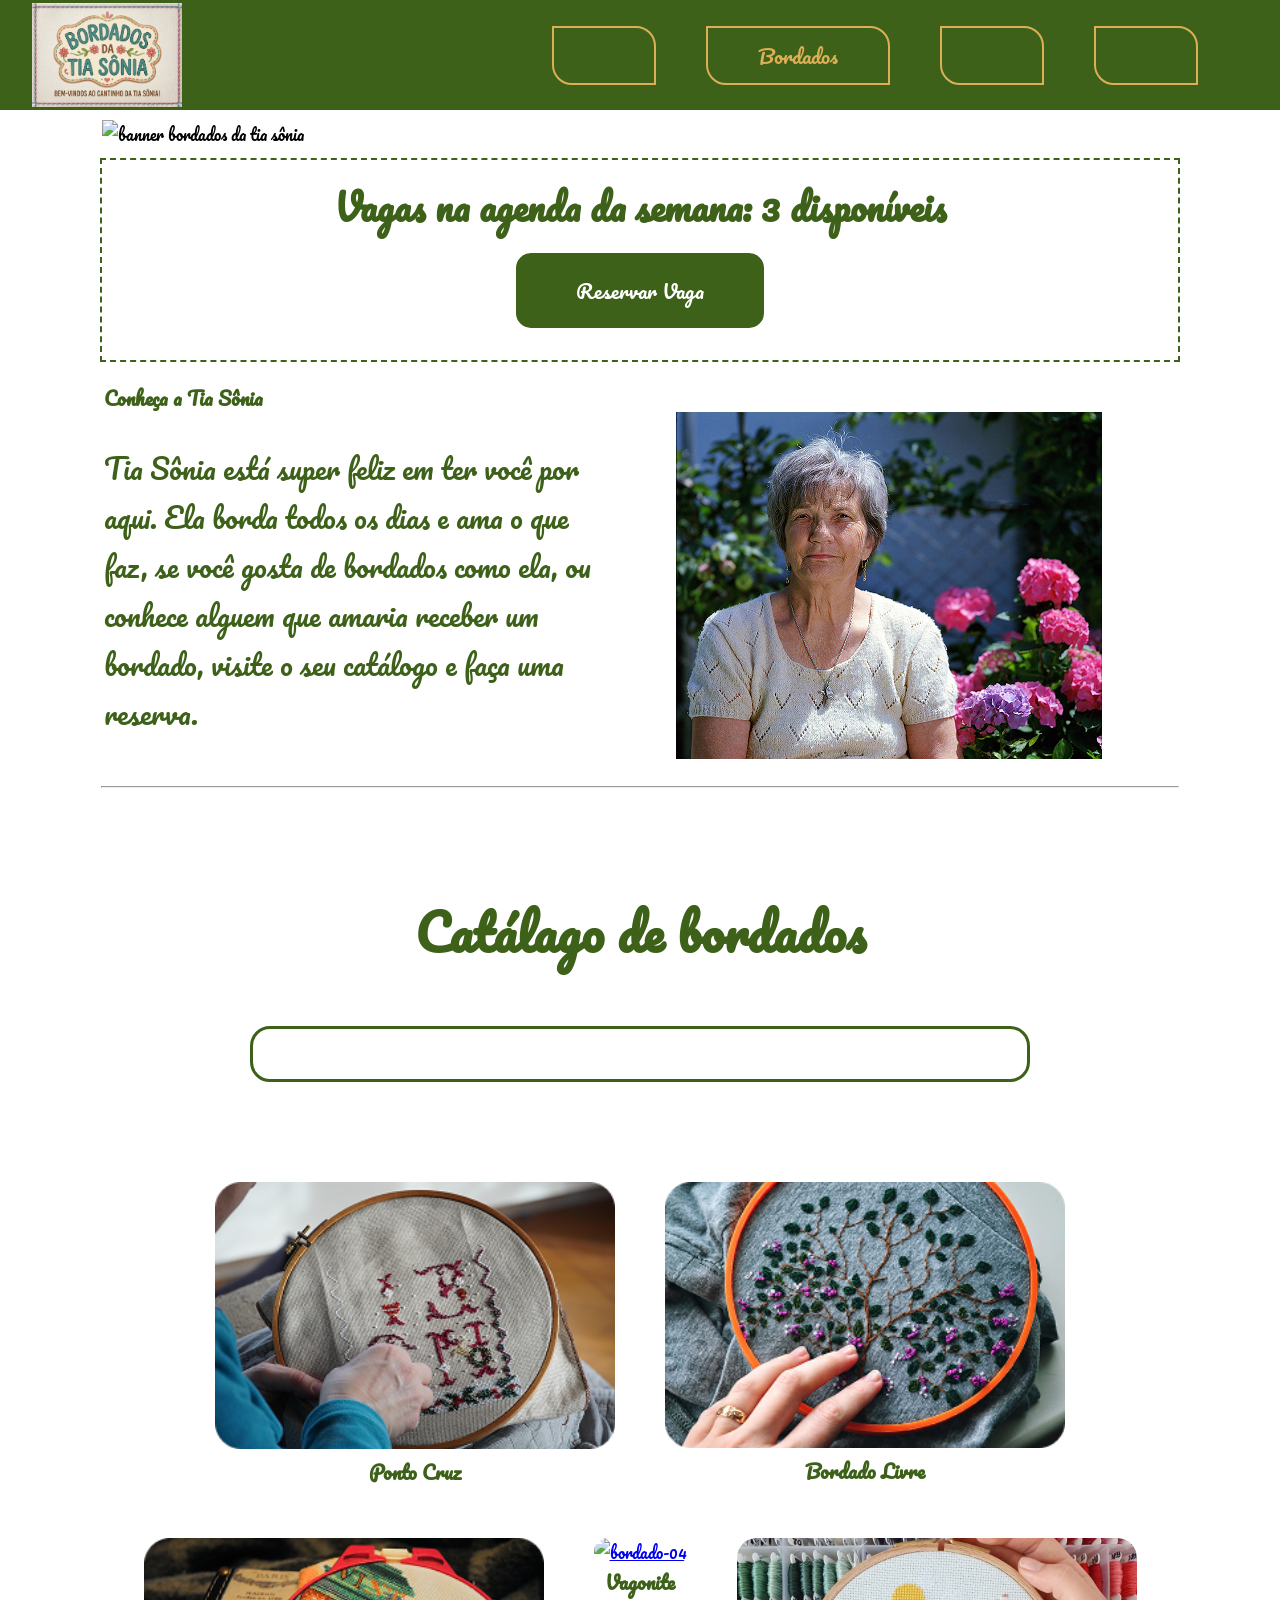
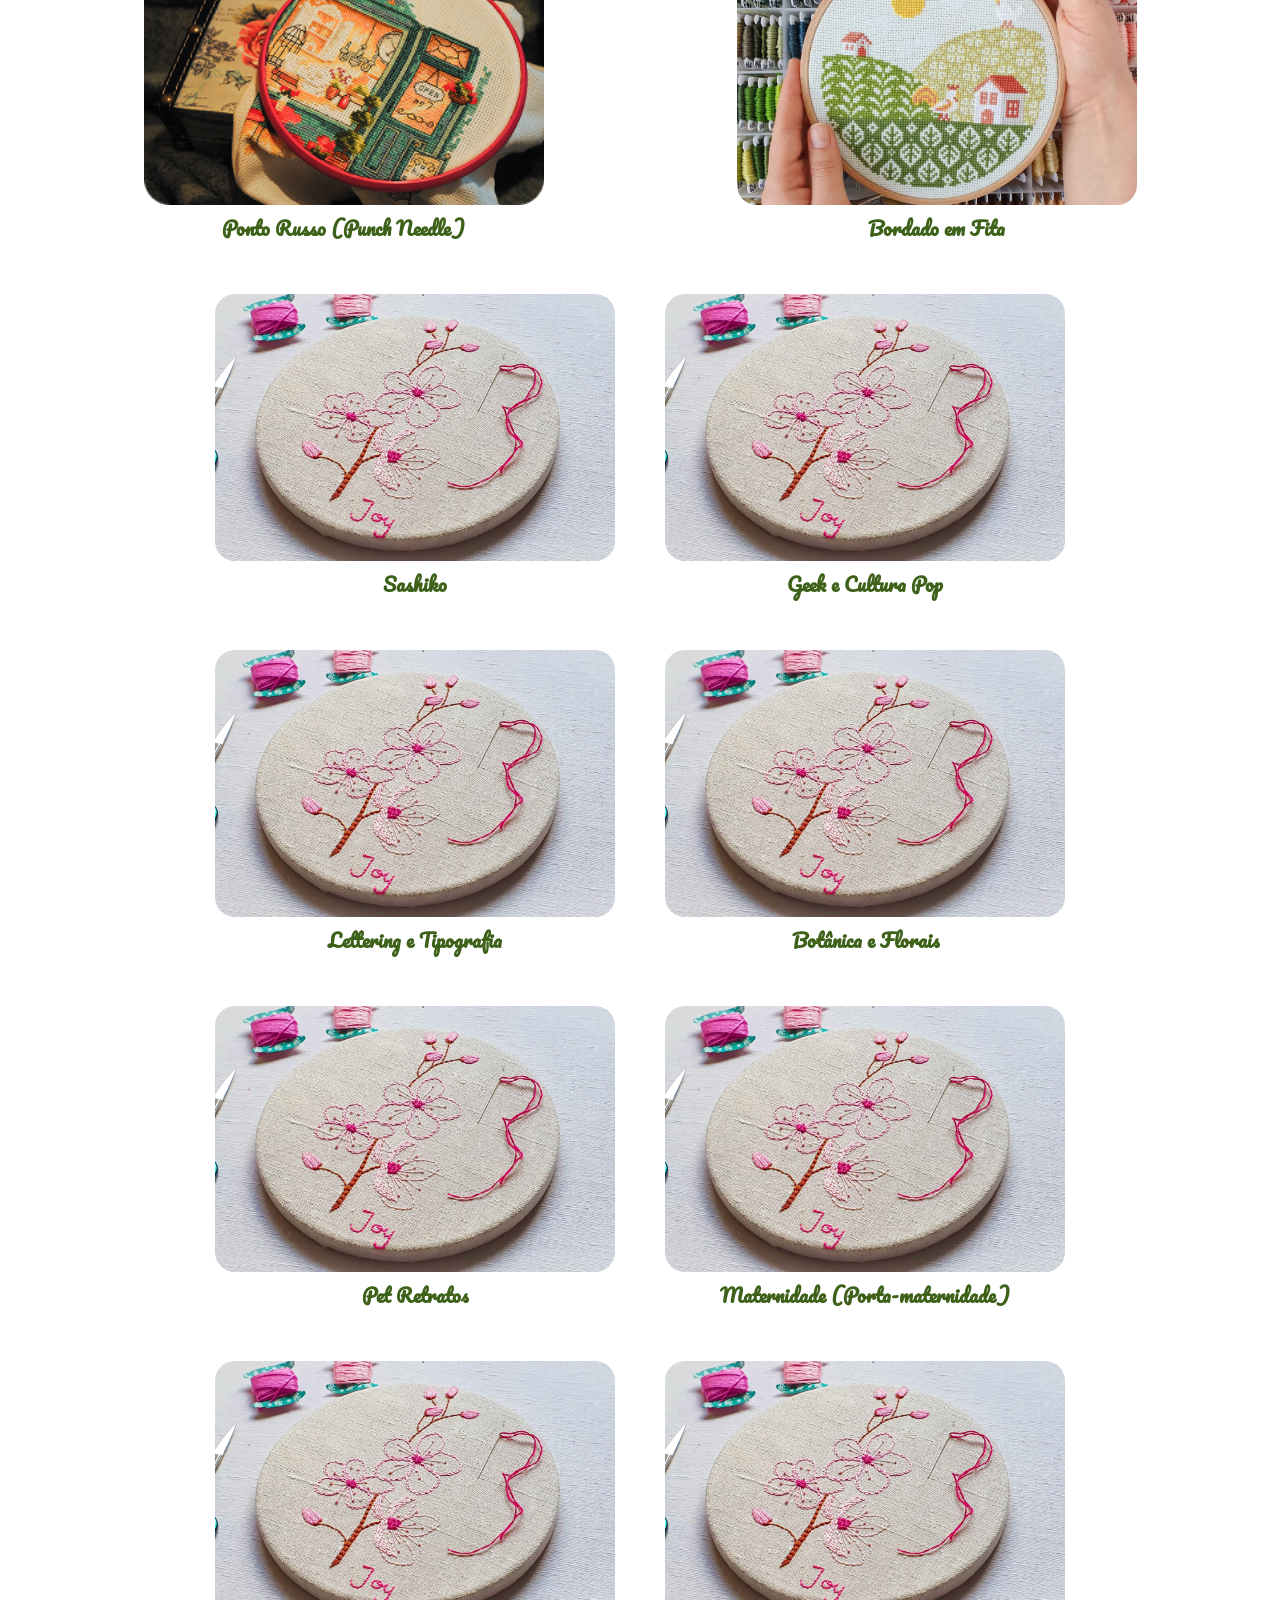
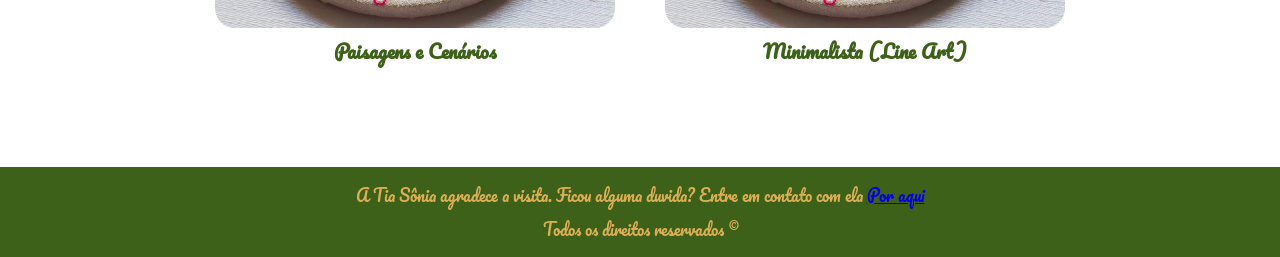
==== index.html @ 42a48d6c "13/05" ====
<!DOCTYPE html>
<html lang="pt-br">

<head>
    <meta charset="UTF-8">
    <meta name="viewport" content="width=device-width, initial-scale=1.0">
    <link rel="stylesheet" href="css/style.css">
    <link rel="stylesheet" href="https://cdnjs.cloudflare.com/ajax/libs/font-awesome/7.0.1/css/all.min.css"
        integrity="sha512-2SwdPD6INVrV/lHTZbO2nodKhrnDdJK9/kg2XD1r9uGqPo1cUbujc+IYdlYdEErWNu69gVcYgdxlmVmzTWnetw=="
        crossorigin="anonymous" referrerpolicy="no-referrer" />

    <title>Bordados da tia Sônia</title>
</head>

<body>
    <header>
        <nav class="area-de-navegacao">
            <img class="logo" src="img/logo-tia-sonia.png" alt="Logo do site" width="150px">
            <ul>

                <li><a class="icones" href="#home"><i class="fa-solid fa-house-chimney"></i></a></li>
                <li><a class="icones" href="#bordados">Bordados</i></a></li>
                <li><a class="icones" href="#"><i class="fa-solid fa-cart-arrow-down"></i></a></li>
                <li><a class="icones" href="login.html"><i class="fa-regular fa-circle-user"></i></a></li>

            </ul>
        </nav>
    </header>
    <main>
        <article class="area-banner" id="home">
            <section id="banner">
                <img src="img/banner 2.png" alt="banner bordados da tia sônia" id="banner__image">
            </section>
            <section id="reservas">
                <h2 id="reservas__titulo">Vagas na agenda da semana: 3 disponíveis</h2>
                <button id="reservas__botao">Reservar Vaga</button>
            </section>
        </article>
        <article class="area-sobre">
            <section class="sobre">
                <h1 class="sobre__titulo">Conheça a Tia Sônia</h1>
                <p class="sobre__texto">Tia Sônia está super feliz em ter você por aqui. Ela borda todos os dias e ama o
                    que faz, se você gosta de bordados como ela, ou conhece alguem que amaria receber um bordado, visite
                    o seu catálogo e faça uma reserva.</p>
            </section>
            <section class="sobre">
                <img class="sobre__foto" src="img/tia-sonia.png" alt="Mulher com cabelos grisalhos em jardim de rosas">

            </section>
        </article>
        <hr class="linha">
        <article class="area-busca" id="bordados">
            <h2 class="catalogo-titulo">Catálago de bordados</h2>
            <!--Formulário de Busca-->
            <section>
                <form class="busca">
                    <input type="text" class="busca__campo">
                    <button class="busca__botao" type="submit">
                        <i class="fa-solid fa-magnifying-glass"></i>
                    </button>
                </form>
            </section>
            <!--Formulário de Busca-->
        </article>
        <article class="catalogo">
            <section class="bordados">
                <a href="#"><img src="img/bordado-01.png" alt="bordado-01"></a>

                <h3>Ponto Cruz</h3>

            </section>
            <section class="bordados">
                <a href="#"><img src="img/bordado-02.png" alt="bordado-02"></a>

                <h3>Bordado Livre</h3>

            </section>
            <section class="bordados">
                <a href="#"><img src="img/bordado-03.png" alt="bordado-03"></a>

                <h3>Ponto Russo (Punch Needle)</h3>

            </section>
            <section class="bordados">
                <a href="#"><img src="img/bordado-04.jpg" alt="bordado-04"></a>

                <h3>Vagonite</h3>

            </section>
            <section class="bordados">
                <a href="#"><img src="img/bordado-05.jpg" alt="bordado-05"></a>

                <h3>Bordado em Fita</h3>

            </section>
            <section class="bordados">
                <a href="#"><img src="img/bordados-06.jpg" alt="bordado-06"></a>

                <h3>Sashiko</h3>

            </section>
            <section class="bordados">
                <a href="#"><img src="img/bordados-06.jpg" alt="bordado-06"></a>

                <h3>Geek e Cultura Pop</h3>

            </section>
            <section class="bordados">
                <a href="#"><img src="img/bordados-06.jpg" alt="bordado-06"></a>

                <h3>Lettering e Tipografia</h3>

            </section>
            <section class="bordados">
                <a href="#"><img src="img/bordados-06.jpg" alt="bordado-06"></a>

                <h3>Botânica e Florais</h3>

            </section>
            <section class="bordados">
                <a href="#"><img src="img/bordados-06.jpg" alt="bordado-06"></a>

                <h3>Pet Retratos</h3>

            </section>
            <section class="bordados">
                <a href="#"><img src="img/bordados-06.jpg" alt="bordado-06"></a>

                <h3>Maternidade (Porta-maternidade)</h3>

            </section>
            <section class="bordados">
                <a href="#"><img src="img/bordados-06.jpg" alt="bordado-06"></a>

                <h3>Paisagens e Cenários</h3>

            </section>
            <section class="bordados">
                <a href="#"><img src="img/bordados-06.jpg" alt="bordado-06"></a>

                <h3>Minimalista (Line Art)</h3>

            </section>
        </article>
    </main>

    <footer class="rodape">
        <nav class="nav-rodape">
            <p>
                A Tia Sônia agradece a visita. Ficou alguma duvida? Entre em contato com ela <a
                    href="https://w.app/bordados-tia-sonia" target="_blank">Por aqui</a>
            </p>
            <p>
                Todos os direitos reservados ©
            </p>
        </nav>
    </footer>


<script src="js/busca.js"></script>
</body>

</html>
---- css/style.css ----
@import url('https://fonts.googleapis.com/css2?family=Bebas+Neue&family=Pacifico&display=swap');

:root {
    --cor-principal: #3d6119;
    /*#3B929C*/
    --cor-secundario: #dcaf56;
    /*#FFFFFF*/
    --cor-botao: #873036;
    /*E78887*/
    --largura-principal: 84vw;
    --largura-celula: 100vw;
}

* {
    margin: 0;
    padding: 0;
    font-family: "Pacifico", cursive;
}

.acesso-negado{
    background-color: red;
}

#home {
    scroll-margin-top: 110px;
}

#bordados {
    scroll-margin-top: 110px;
}

header {
    background-color: var(--cor-principal);
    width: 100%;
    height: 110px;
    position: fixed;
    top: 0;
}


.area-de-navegacao {

    display: flex;
    justify-content: space-between;
    align-items: center;
    height: 110px;
    width: 95%;
    margin: auto;
}

ul {
    display: flex;
    gap: 50px;
    list-style: none;
    margin-right: 50px;
}

.icones {
    text-decoration: none;
    color: var(--cor-secundario);
    font-size: 20px;
    font-weight: 400;
    font-style: normal;
    border: 2px var(--cor-secundario) solid;
    padding: 10px;
    border-radius: 0px 20px;
    padding: 10px 50px;
}

.icones:hover {
    background-color: var(--cor-botao);
    color: var(--cor-secundario);
}

.icones:focus {
    background-color: var(--cor-botao);
    color: var(--cor-secundario);
}


main {
    margin-top: 110px;
}

#banner {
    width: var(--largura-principal);

}

#banner__image {
    width: var(--largura-principal);
    margin-top: 10px;
}

#reservas {
    width: var(--largura-principal);
    height: 200px;
    border: 2px dashed var(--cor-principal);
    color: var(--cor-principal);
    text-align: center;
    font-size: 24px;
    margin-top: 10px;
}


#reservas__botao {
    padding: 20px 60px;
    color: white;
    font-size: 20px;
    background-color: var(--cor-principal);
    border: none;
    border-radius: 15px;
    margin-top: 15px;

}

#reservas__botao:hover {
    background-color: var(--cor-botao);
    color: var(--cor-secundario);
}

.area-banner {
    display: flex;
    flex-direction: column;
    align-items: center;
}

#reservas__titulo {
    margin-top: 15px;
}

.area-sobre {
    display: flex;
    width: var(--largura-principal);
    margin: 20px auto;
    gap: 70px;
    justify-content: space-around;
}

.sobre {
    color: var(--cor-principal);
    width: 500px;
}

.sobre__texto {
    font-size: 28px;
    margin-top: 30px;
}

.sobre__foto {
    margin-top: 30px;
}

#roda__pe {
    background-color: var(--cor-principal);
    color: var(--cor-secundario);
    width: 100%;
    height: 50px;
    margin-bottom: 25px;
    margin-top: 15px;
}

#texto__rodape {
    margin: auto;
    font-size: 20px;
}

.area-busca {
    margin-top: 100px;
    display: flex;
    flex-direction: column;
    align-items: center;
}

.catalogo-titulo {
    font-size: 50px;
    color: var(--cor-principal);
    margin-bottom: 50px;
}

.busca {
    display: flex;
    width: 764px;
    height: 40px;
    border: 3px solid var(--cor-principal);
    border-radius: 20px;
    padding: 5px;
}

.busca__campo {
    flex: 1;
    border: none;
    outline: none;
    font-size: 20px;
}

.busca__botao {
    font-size: 25px;
    border: none;
    background: none;
    color: var(--cor-principal);
    margin-top: -3px;
}

.catalogo-titulo {
    font-size: 50px;
    color: var(--cor-principal);
    margin-bottom: 50px;
}

.catalogo {
    margin: 100px auto;
    width: var(--largura-principal);
    display: flex;
    justify-content: center;
    flex-wrap: wrap;
    gap: 50px;
}

.bordados>a>img {
    width: 400px;
    border-radius: 20px;
}

.bordados {
    text-align: center;
}

.linha {
    width: var(--largura-principal);
    margin: auto;

}

h3 {
    color: var(--cor-principal);
}
.rodape{
    width: 100vw;
    height: 10vh;
    background-color: var(--cor-principal);
    color: var(--cor-secundario);
    display: flex;
    justify-content: center;
    align-items: center;
    text-align: center;    
}
.nav-rodape p {
    margin: 0.5vw;
    

}

@media(max-width:430px) {
    header {
        width: var(--largura-celula);
        height: 10vh;
        position: fixed;
    }

    .area-de-navegacao {
        width: var(--largura-celula);
        height: 10vh;
        justify-content: center;
    }
 
    .logo {
        display: none;
    }

    ul {
        gap: 10px;
        justify-content: space-around;
    }

    .icones {
        font-size: 25px;
        border: none;
        padding: 20px;
    }

    .icones:hover,
    .icones:focus {
        display: none;
        color: none;
    }

    #banner {
        width: var(--largura-celula);
    }

    #banner__image {
        width: var(--largura-celula);
    }

    #reservas {
        width: 390px;
        border-width: 2px;
    }

    #reservas__titulo {
        font-size: 30px;
    }

    #reservas__botao {
        padding: 15px 20px;
        font-size: 20px;
        border-radius: 8px;
    }

    .area-sobre {
        flex-direction: column;
        width: var(--largura-celula);
        gap: 0;
    }

    .sobre {
        width: var(--largura-celula);
        display: flex;
        flex-direction: column;
        align-items: center;
    }

    .sobre__titulo {
        font-size: 22px;
    }

    .sobre__texto {
        font-size: 20px;
    }

    .sobre__foto {
        width: 400px;
        border-radius: 100px;
    }

    .linha {
        width: 400px;
    }

    .area-busca {
        width: var(--largura-celula);
    }

    .busca {
        width: 350px;
    }
    .catalogo-titulo {
        font-size: 35px;
    }

    .catalogo {
        width: var(--largura-celula);
        align-content: space-evenly;
        height: 64vh;
        gap: 2.3vw;
    }

    .bordados>a>img {
        width: 200px;
    }
    #texto__rodape{
     text-align: center;
    font-size: 15px;

    }
}
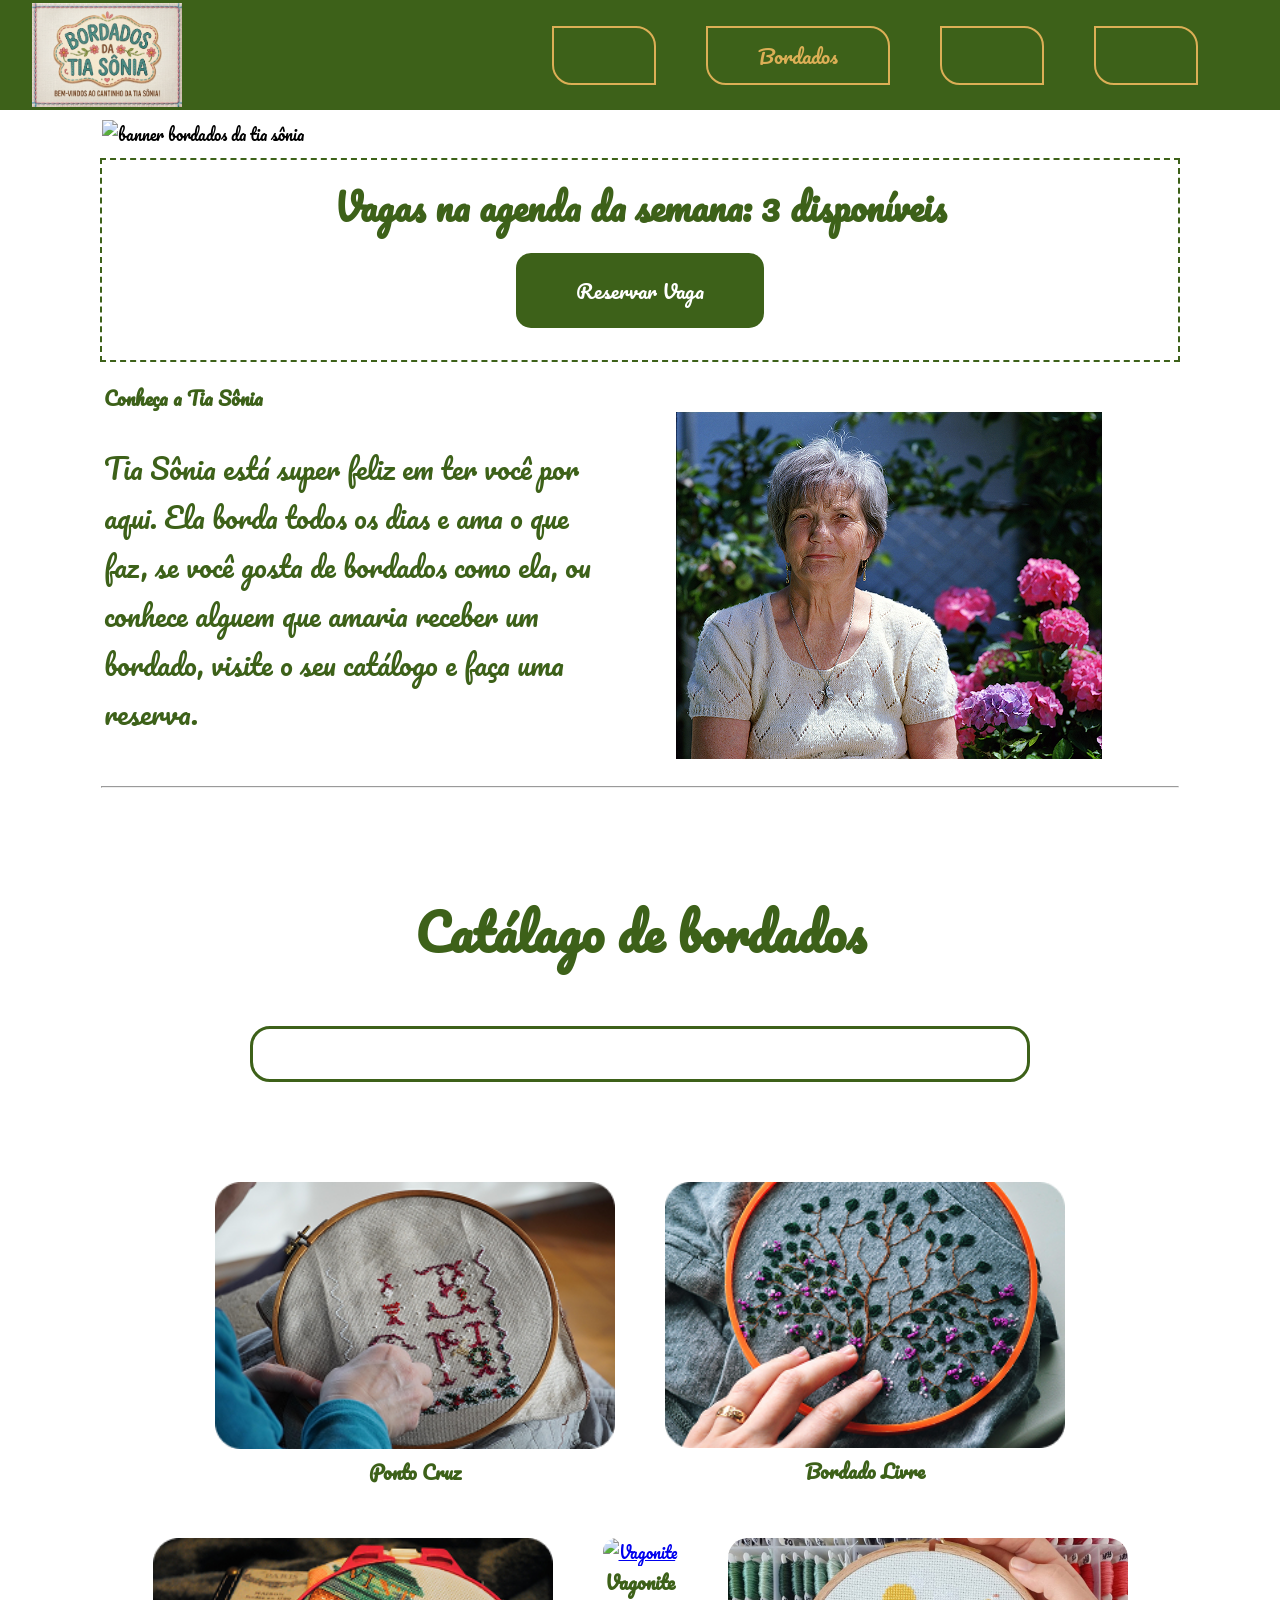
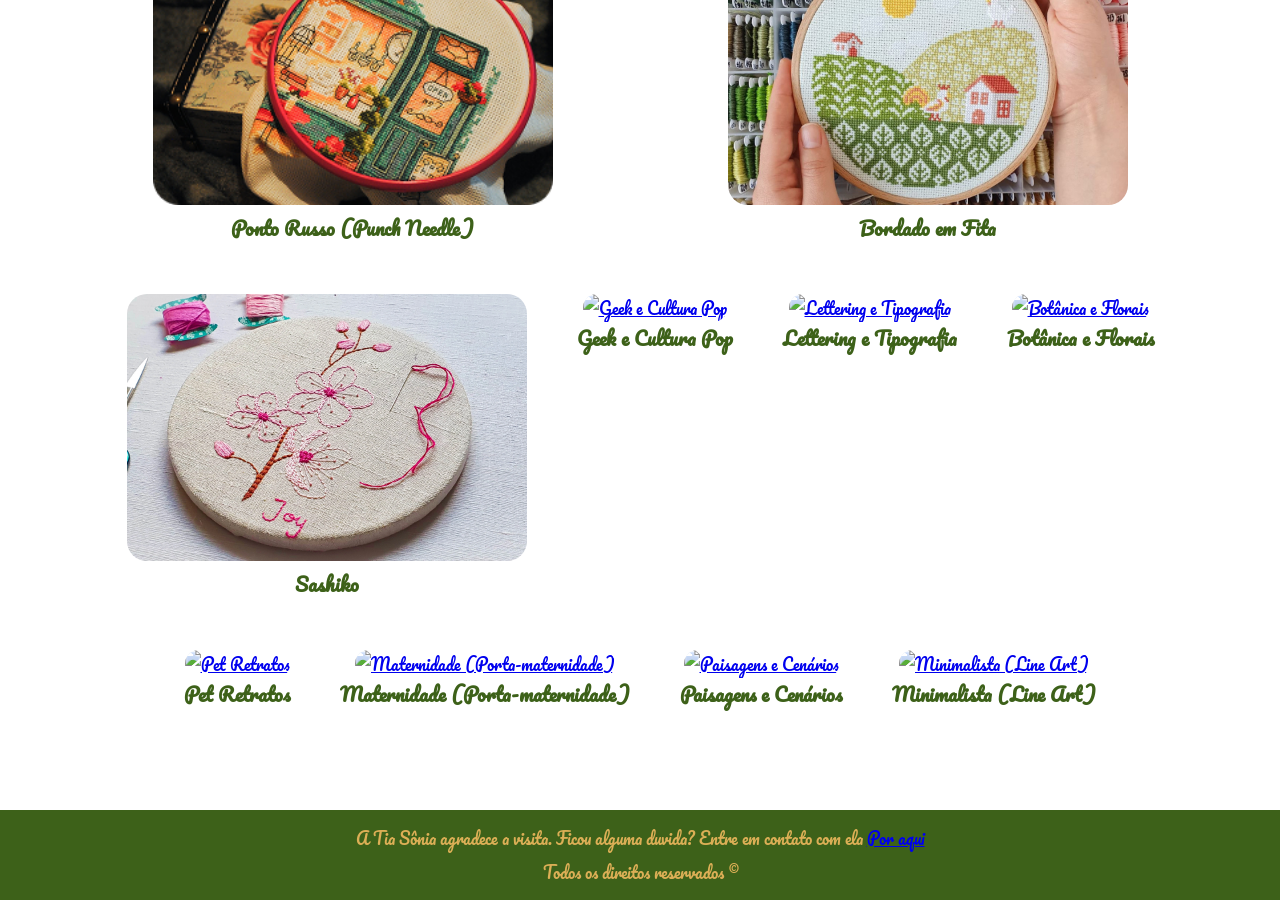
==== commit 0a005765: "13/05" ====
--- a/index.html
+++ b/index.html
@@ -64,79 +64,79 @@
         </article>
         <article class="catalogo">
             <section class="bordados">
-                <a href="#"><img src="img/bordado-01.png" alt="bordado-01"></a>
+                <a href="#"><img src="img/bordado-01.png" alt="Ponto Cruz"></a>
 
                 <h3>Ponto Cruz</h3>
 
             </section>
             <section class="bordados">
-                <a href="#"><img src="img/bordado-02.png" alt="bordado-02"></a>
+                <a href="#"><img src="img/bordado-02.png" alt="Bordado Livre"></a>
 
                 <h3>Bordado Livre</h3>
 
             </section>
             <section class="bordados">
-                <a href="#"><img src="img/bordado-03.png" alt="bordado-03"></a>
+                <a href="#"><img src="img/bordado-03.png" alt="Ponto Russo (Punch Needle)"></a>
 
                 <h3>Ponto Russo (Punch Needle)</h3>
 
             </section>
             <section class="bordados">
-                <a href="#"><img src="img/bordado-04.jpg" alt="bordado-04"></a>
+                <a href="#"><img src="img/bordado-04.jpg" alt="Vagonite"></a>
 
                 <h3>Vagonite</h3>
 
             </section>
             <section class="bordados">
-                <a href="#"><img src="img/bordado-05.jpg" alt="bordado-05"></a>
+                <a href="#"><img src="img/bordado-05.jpg" alt="Bordado em Fita"></a>
 
                 <h3>Bordado em Fita</h3>
 
             </section>
             <section class="bordados">
-                <a href="#"><img src="img/bordados-06.jpg" alt="bordado-06"></a>
+                <a href="#"><img src="img/bordados-06.jpg" alt="Sashiko"></a>
 
                 <h3>Sashiko</h3>
 
             </section>
             <section class="bordados">
-                <a href="#"><img src="img/bordados-06.jpg" alt="bordado-06"></a>
+                <a href="#"><img src="img/bordado-07.png" alt="Geek e Cultura Pop"></a>
 
                 <h3>Geek e Cultura Pop</h3>
 
             </section>
             <section class="bordados">
-                <a href="#"><img src="img/bordados-06.jpg" alt="bordado-06"></a>
+                <a href="#"><img src="img/bordado-08.png" alt="Lettering e Tipografia"></a>
 
                 <h3>Lettering e Tipografia</h3>
 
             </section>
             <section class="bordados">
-                <a href="#"><img src="img/bordados-06.jpg" alt="bordado-06"></a>
+                <a href="#"><img src="img/bordado-09.png" alt="Botânica e Florais"></a>
 
                 <h3>Botânica e Florais</h3>
 
             </section>
             <section class="bordados">
-                <a href="#"><img src="img/bordados-06.jpg" alt="bordado-06"></a>
+                <a href="#"><img src="img/bordado-10.png" alt="Pet Retratos"></a>
 
                 <h3>Pet Retratos</h3>
 
             </section>
             <section class="bordados">
-                <a href="#"><img src="img/bordados-06.jpg" alt="bordado-06"></a>
+                <a href="#"><img src="img/bordado-11.png" alt="Maternidade (Porta-maternidade)"></a>
 
                 <h3>Maternidade (Porta-maternidade)</h3>
 
             </section>
             <section class="bordados">
-                <a href="#"><img src="img/bordados-06.jpg" alt="bordado-06"></a>
+                <a href="#"><img src="img/bordado-12.png" alt="Paisagens e Cenários"></a>
 
                 <h3>Paisagens e Cenários</h3>
 
             </section>
             <section class="bordados">
-                <a href="#"><img src="img/bordados-06.jpg" alt="bordado-06"></a>
+                <a href="#"><img src="img/bordado-13.png" alt="Minimalista (Line Art)"></a>
 
                 <h3>Minimalista (Line Art)</h3>
 
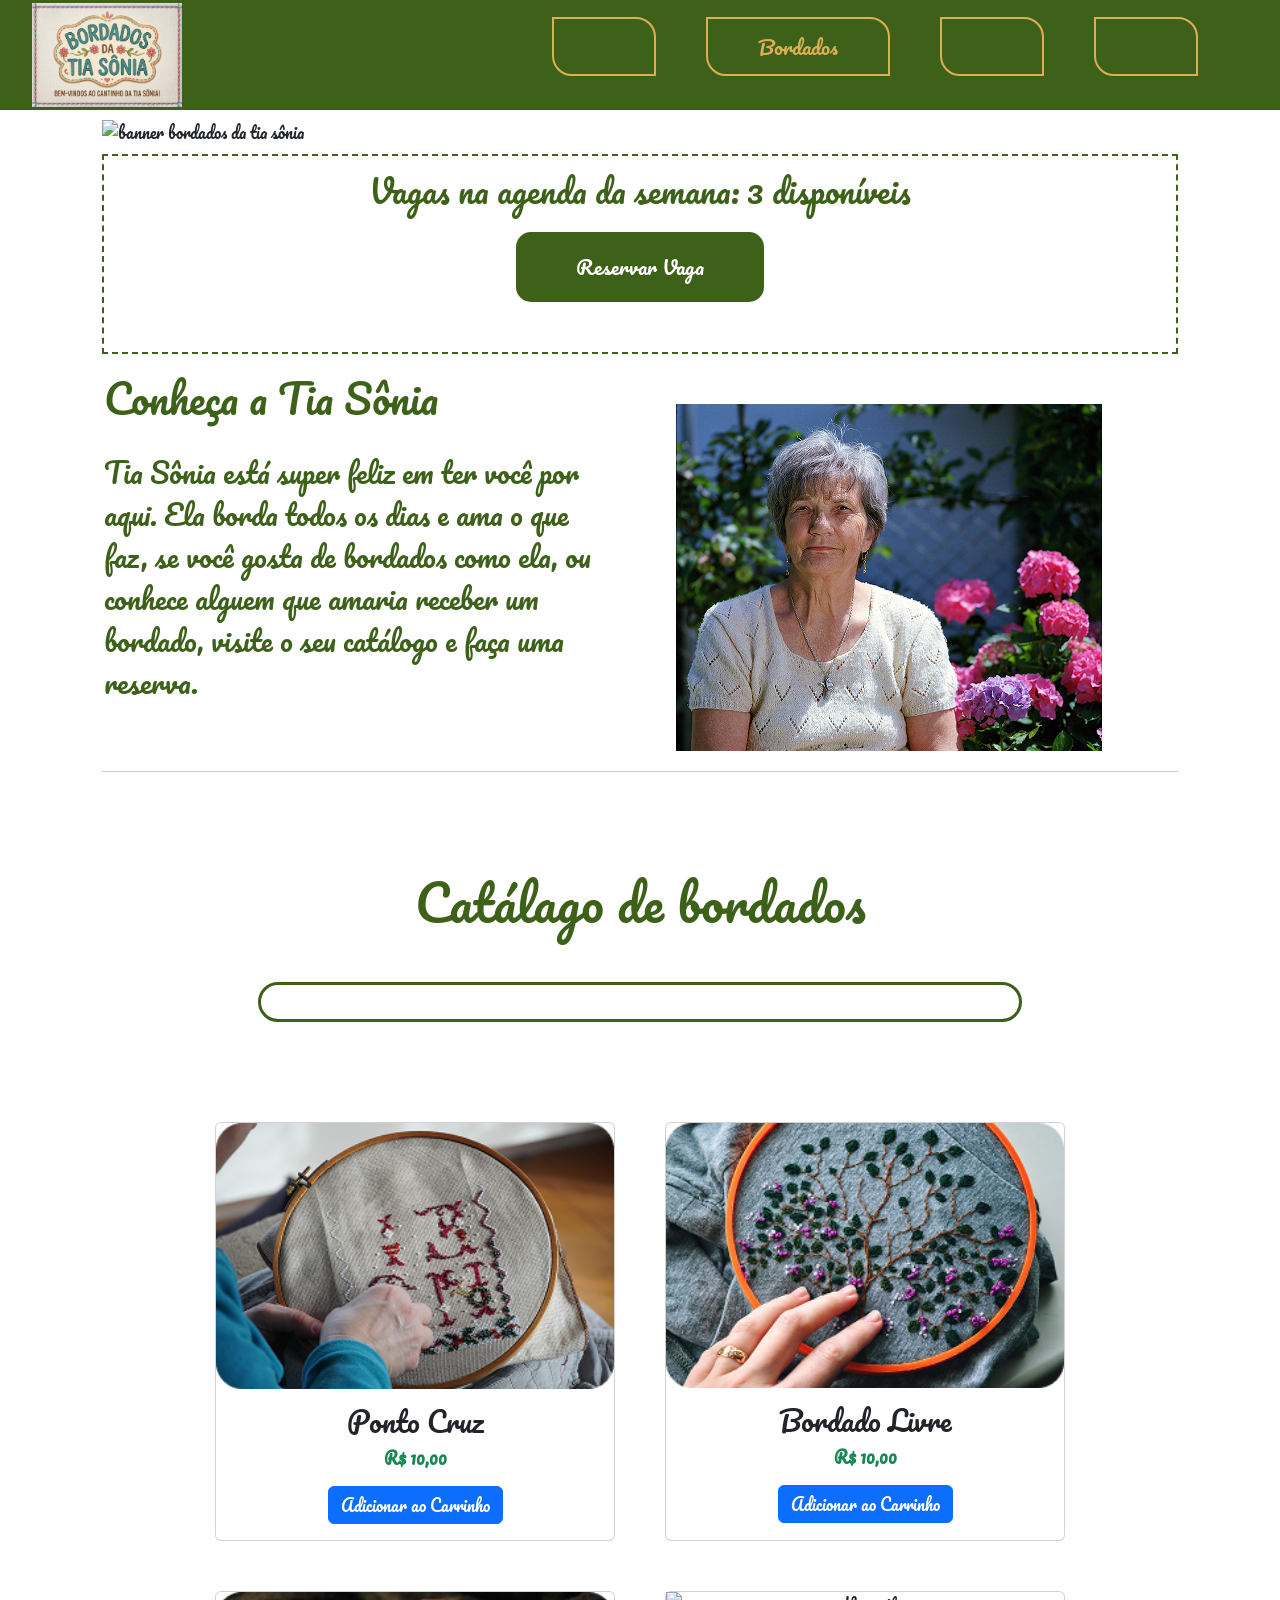
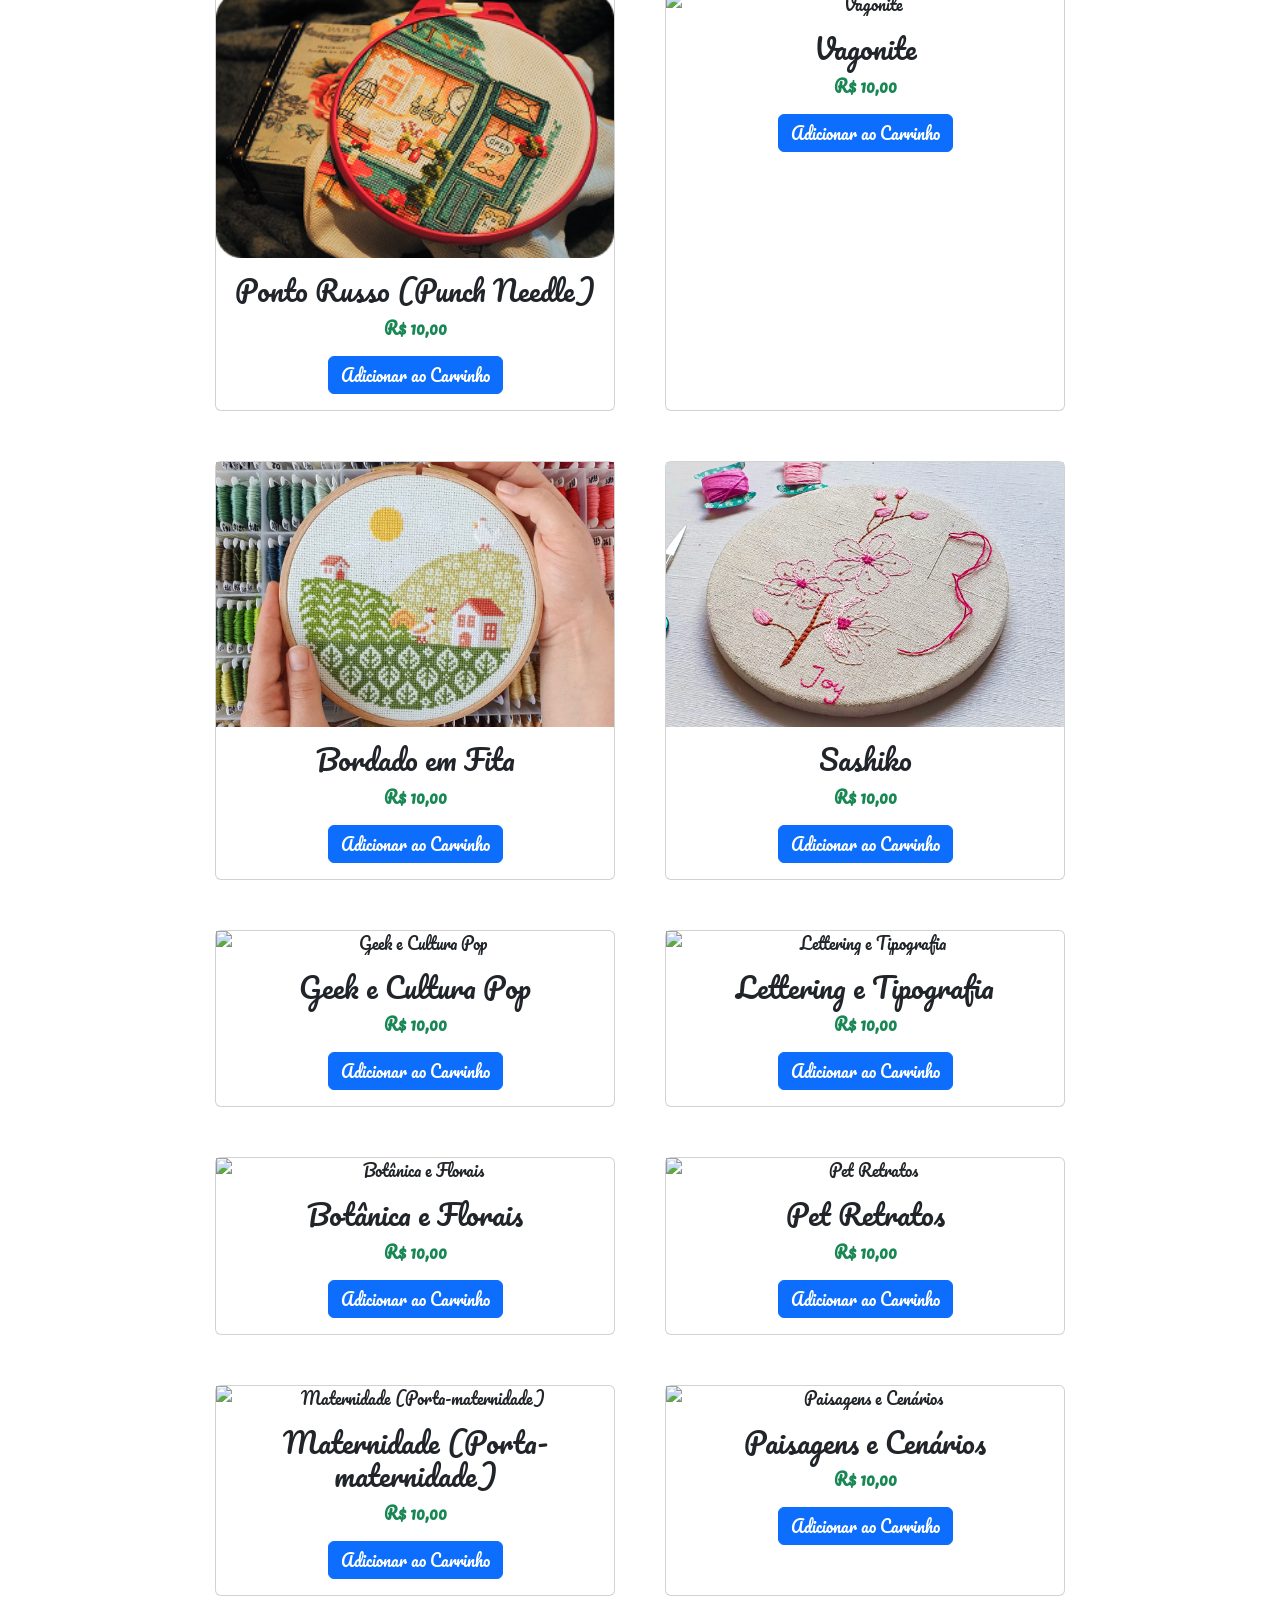
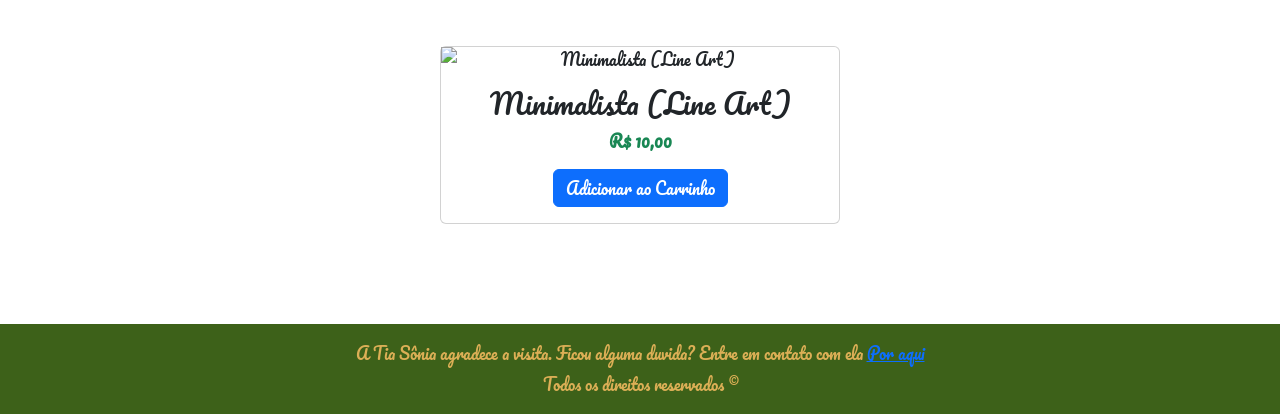
==== commit 2db34842: "15/05" ====
--- a/index.html
+++ b/index.html
@@ -5,6 +5,9 @@
     <meta charset="UTF-8">
     <meta name="viewport" content="width=device-width, initial-scale=1.0">
     <link rel="stylesheet" href="css/style.css">
+    <link href="https://cdn.jsdelivr.net/npm/bootstrap@5.3.8/dist/css/bootstrap.min.css" rel="stylesheet"
+        integrity="sha384-sRIl4kxILFvY47J16cr9ZwB07vP4J8+LH7qKQnuqkuIAvNWLzeN8tE5YBujZqJLB" crossorigin="anonymous">
+
     <link rel="stylesheet" href="https://cdnjs.cloudflare.com/ajax/libs/font-awesome/7.0.1/css/all.min.css"
         integrity="sha512-2SwdPD6INVrV/lHTZbO2nodKhrnDdJK9/kg2XD1r9uGqPo1cUbujc+IYdlYdEErWNu69gVcYgdxlmVmzTWnetw=="
         crossorigin="anonymous" referrerpolicy="no-referrer" />
@@ -63,84 +66,150 @@
             <!--Formulário de Busca-->
         </article>
         <article class="catalogo">
-            <section class="bordados">
-                <a href="#"><img src="img/bordado-01.png" alt="Ponto Cruz"></a>
-
-                <h3>Ponto Cruz</h3>
-
-            </section>
-            <section class="bordados">
-                <a href="#"><img src="img/bordado-02.png" alt="Bordado Livre"></a>
-
-                <h3>Bordado Livre</h3>
-
-            </section>
-            <section class="bordados">
-                <a href="#"><img src="img/bordado-03.png" alt="Ponto Russo (Punch Needle)"></a>
-
-                <h3>Ponto Russo (Punch Needle)</h3>
-
-            </section>
-            <section class="bordados">
-                <a href="#"><img src="img/bordado-04.jpg" alt="Vagonite"></a>
-
-                <h3>Vagonite</h3>
-
-            </section>
-            <section class="bordados">
-                <a href="#"><img src="img/bordado-05.jpg" alt="Bordado em Fita"></a>
-
-                <h3>Bordado em Fita</h3>
-
-            </section>
-            <section class="bordados">
-                <a href="#"><img src="img/bordados-06.jpg" alt="Sashiko"></a>
-
-                <h3>Sashiko</h3>
-
-            </section>
-            <section class="bordados">
-                <a href="#"><img src="img/bordado-07.png" alt="Geek e Cultura Pop"></a>
-
-                <h3>Geek e Cultura Pop</h3>
-
-            </section>
-            <section class="bordados">
-                <a href="#"><img src="img/bordado-08.png" alt="Lettering e Tipografia"></a>
-
-                <h3>Lettering e Tipografia</h3>
-
-            </section>
-            <section class="bordados">
-                <a href="#"><img src="img/bordado-09.png" alt="Botânica e Florais"></a>
-
-                <h3>Botânica e Florais</h3>
-
-            </section>
-            <section class="bordados">
-                <a href="#"><img src="img/bordado-10.png" alt="Pet Retratos"></a>
-
-                <h3>Pet Retratos</h3>
-
-            </section>
-            <section class="bordados">
-                <a href="#"><img src="img/bordado-11.png" alt="Maternidade (Porta-maternidade)"></a>
-
-                <h3>Maternidade (Porta-maternidade)</h3>
-
-            </section>
-            <section class="bordados">
-                <a href="#"><img src="img/bordado-12.png" alt="Paisagens e Cenários"></a>
-
-                <h3>Paisagens e Cenários</h3>
-
-            </section>
-            <section class="bordados">
-                <a href="#"><img src="img/bordado-13.png" alt="Minimalista (Line Art)"></a>
-
-                <h3>Minimalista (Line Art)</h3>
-
-            </section>
+
+            <div class="card bordados" style="width: 25rem;">
+                <img src="img/bordado-01.png" alt="Ponto Cruz">
+                <div class="card-body">
+                    <h3 class="card-title">Ponto Cruz</h3>
+                    <p class="card-text text-success fw-bold">R$ 10,00</p>
+                    <a href="#" class="btn btn-primary btn-adicionar" data-nome="Ponto Cruz"
+                        data-preco="10.00">Adicionar ao Carrinho <i class="fa-solid fa-cart-arrow-down"></i></a>
+                </div>
+            </div>
+
+
+            <div class="card bordados" style="width: 25rem;">
+                <img src="img/bordado-02.png" alt="Bordado Livre">
+                <div class="card-body">
+                    <h3 class="card-title">Bordado Livre</h3>
+                    <p class="card-text text-success fw-bold">R$ 10,00</p>
+                    <a href="#" class="btn btn-primary btn-adicionar" data-nome="Bordado Livre"
+                        data-preco="10.00">Adicionar ao Carrinho <i class="fa-solid fa-cart-arrow-down"></i></a>
+                </div>
+            </div>
+
+            <div class="card bordados" style="width: 25rem;">
+                <img src="img/bordado-03.png" alt="Ponto Russo (Punch Needle)">
+                <div class="card-body">
+                    <h3 class="card-title">Ponto Russo (Punch Needle)</h3>
+                    <p class="card-text text-success fw-bold">R$ 10,00</p>
+                    <a href="#" class="btn btn-primary btn-adicionar" data-nome="Ponto Russo (Punch Needle)"
+                        data-preco="10.00">Adicionar ao Carrinho <i class="fa-solid fa-cart-arrow-down"></i></a>
+                </div>
+            </div>
+
+
+            <div class="card bordados" style="width: 25rem;">
+                <img src="img/bordado-04.jpg" alt="Vagonite">
+                <div class="card-body">
+                    <h3 class="card-title">Vagonite</h3>
+                    <p class="card-text text-success fw-bold">R$ 10,00</p>
+                    <a href="#" class="btn btn-primary btn-adicionar" data-nome="Vagonite" data-preco="10.00">Adicionar
+                        ao Carrinho <i class="fa-solid fa-cart-arrow-down"></i></a>
+                </div>
+            </div>
+
+
+
+            <div class="card bordados" style="width: 25rem;">
+                <img src="img/bordado-05.jpg" alt="Bordado em Fita">
+                <div class="card-body">
+                    <h3 class="card-title">Bordado em Fita</h3>
+                    <p class="card-text text-success fw-bold">R$ 10,00</p>
+                    <a href="#" class="btn btn-primary btn-adicionar" data-nome="Bordado em Fita"
+                        data-preco="10.00">Adicionar ao Carrinho <i class="fa-solid fa-cart-arrow-down"></i></a>
+                </div>
+            </div>
+
+
+            <div class="card bordados" style="width: 25rem;">
+                <img src="img/bordados-06.jpg" alt="Sashiko">
+                <div class="card-body">
+                    <h3 class="card-title">Sashiko</h3>
+                    <p class="card-text text-success fw-bold">R$ 10,00</p>
+                    <a href="#" class="btn btn-primary btn-adicionar" data-nome="Sashiko" data-preco="10.00">Adicionar
+                        ao Carrinho <i class="fa-solid fa-cart-arrow-down"></i></a>
+                </div>
+            </div>
+
+
+            <div class="card bordados" style="width: 25rem;">
+                <img src="img/bordado-07.png" alt="Geek e Cultura Pop">
+                <div class="card-body">
+                    <h3 class="card-title">Geek e Cultura Pop</h3>
+                    <p class="card-text text-success fw-bold">R$ 10,00</p>
+                    <a href="#" class="btn btn-primary btn-adicionar" data-nome="Geek e Cultura Pop"
+                        data-preco="10.00">Adicionar ao Carrinho <i class="fa-solid fa-cart-arrow-down"></i></a>
+                </div>
+            </div>
+
+
+            <div class="card bordados" style="width: 25rem;">
+                <img src="img/bordado-08.png" alt="Lettering e Tipografia">
+                <div class="card-body">
+                    <h3 class="card-title">Lettering e Tipografia</h3>
+                    <p class="card-text text-success fw-bold">R$ 10,00</p>
+                    <a href="#" class="btn btn-primary btn-adicionar" data-nome="Lettering e Tipografia"
+                        data-preco="10.00">Adicionar ao Carrinho <i class="fa-solid fa-cart-arrow-down"></i></a>
+                </div>
+            </div>
+
+
+            <div class="card bordados" style="width: 25rem;">
+                <img src="img/bordado-09.png" alt="Botânica e Florais">
+                <div class="card-body">
+                    <h3 class="card-title">Botânica e Florais</h3>
+                    <p class="card-text text-success fw-bold">R$ 10,00</p>
+                    <a href="#" class="btn btn-primary btn-adicionar" data-nome="Botânica e Florais"
+                        data-preco="10.00">Adicionar ao Carrinho <i class="fa-solid fa-cart-arrow-down"></i></a>
+                </div>
+            </div>
+
+
+            <div class="card bordados" style="width: 25rem;">
+                <img src="img/bordado-10.png" alt="Pet Retratos">
+                <div class="card-body">
+                    <h3 class="card-title">Pet Retratos</h3>
+                    <p class="card-text text-success fw-bold">R$ 10,00</p>
+                    <a href="#" class="btn btn-primary btn-adicionar" data-nome="Pet Retratos"
+                        data-preco="10.00">Adicionar ao Carrinho <i class="fa-solid fa-cart-arrow-down"></i></a>
+                </div>
+            </div>
+
+
+            <div class="card bordados" style="width: 25rem;">
+                <img src="img/bordado-11.png" alt="Maternidade (Porta-maternidade)">
+                <div class="card-body">
+                    <h3 class="card-title">Maternidade (Porta-maternidade)</h3>
+                    <p class="card-text text-success fw-bold">R$ 10,00</p>
+                    <a href="#" class="btn btn-primary btn-adicionar" data-nome="Maternidade (Porta-maternidade)"
+                        data-preco="10.00">Adicionar ao Carrinho <i class="fa-solid fa-cart-arrow-down"></i></a>
+                </div>
+            </div>
+
+
+            <div class="card bordados" style="width: 25rem;">
+                <img src="img/bordado-12.png" alt="Paisagens e Cenários">
+                <div class="card-body">
+                    <h3 class="card-title">Paisagens e Cenários</h3>
+                    <p class="card-text text-success fw-bold">R$ 10,00</p>
+                    <a href="#" class="btn btn-primary btn-adicionar" data-nome="Paisagens e Cenários"
+                        data-preco="10.00">Adicionar ao Carrinho <i class="fa-solid fa-cart-arrow-down"></i></a>
+                </div>
+            </div>
+
+
+            <div class="card bordados" style="width: 25rem;">
+                <img src="img/bordado-13.png" alt="Minimalista (Line Art)">
+                <div class="card-body">
+                    <h3 class="card-title">Minimalista (Line Art)</h3>
+                    <p class="card-text text-success fw-bold">R$ 10,00</p>
+                    <a href="#" class="btn btn-primary btn-adicionar" data-nome="Minimalista (Line Art)"
+                        data-preco="10.00">Adicionar ao Carrinho <i class="fa-solid fa-cart-arrow-down"></i></a>
+                </div>
+            </div>
+
+
         </article>
     </main>
 
@@ -157,7 +226,8 @@
     </footer>
 
 
-<script src="js/busca.js"></script>
+    <script src="js/busca.js"></script>
+    <script src="js/carrinho.js"></script>
 </body>
 
 </html>
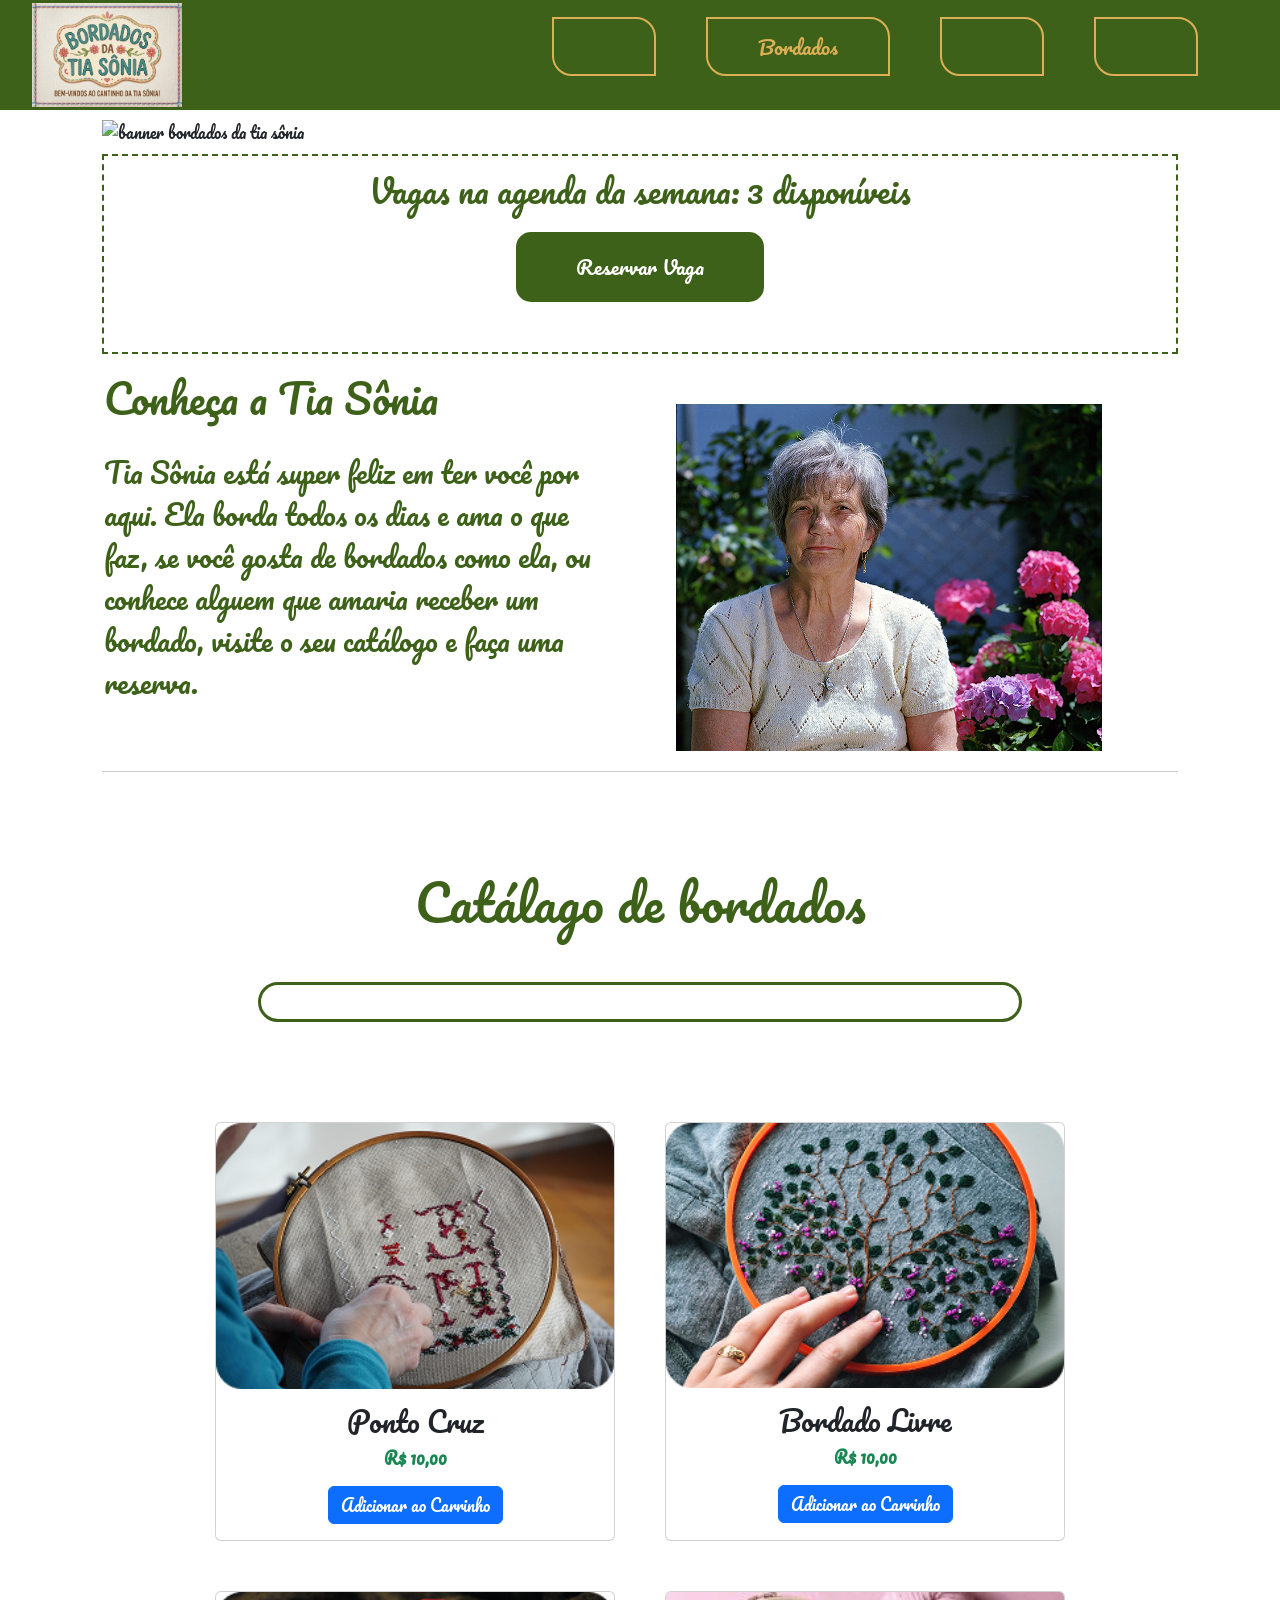
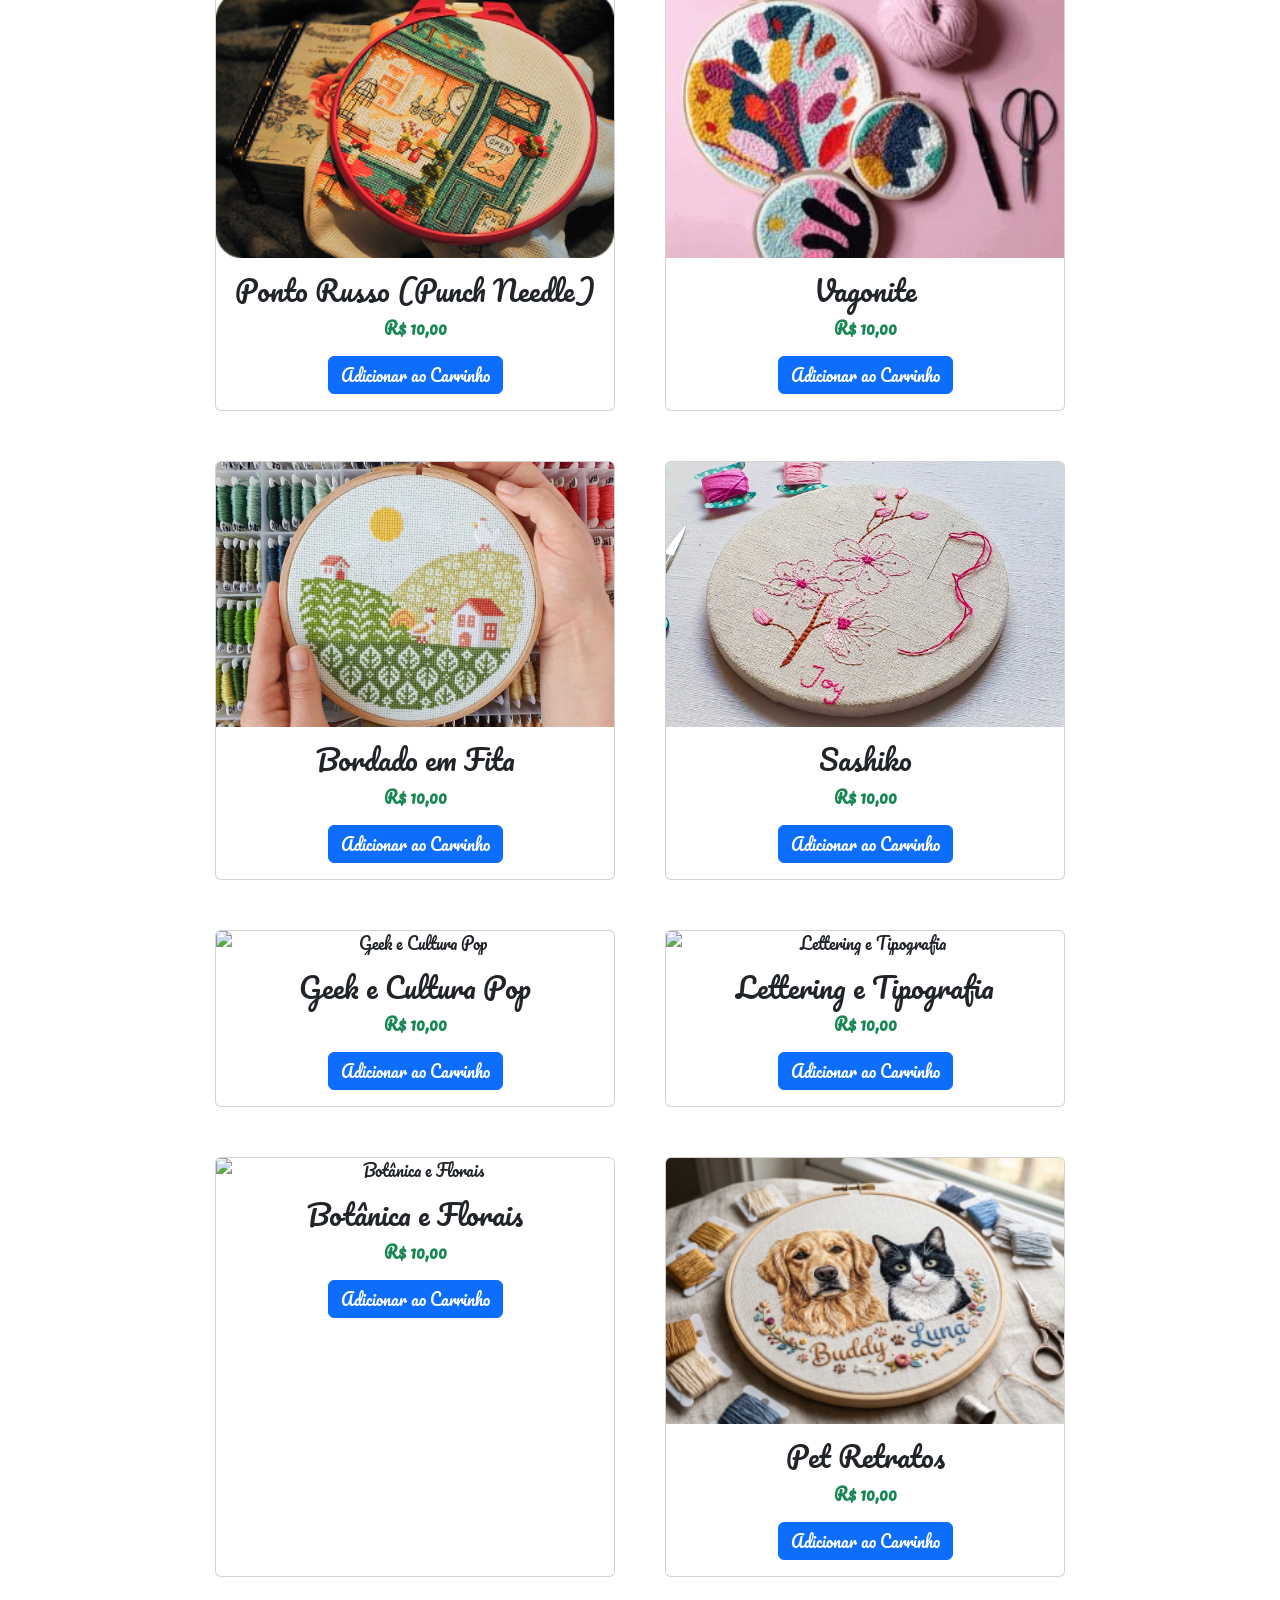
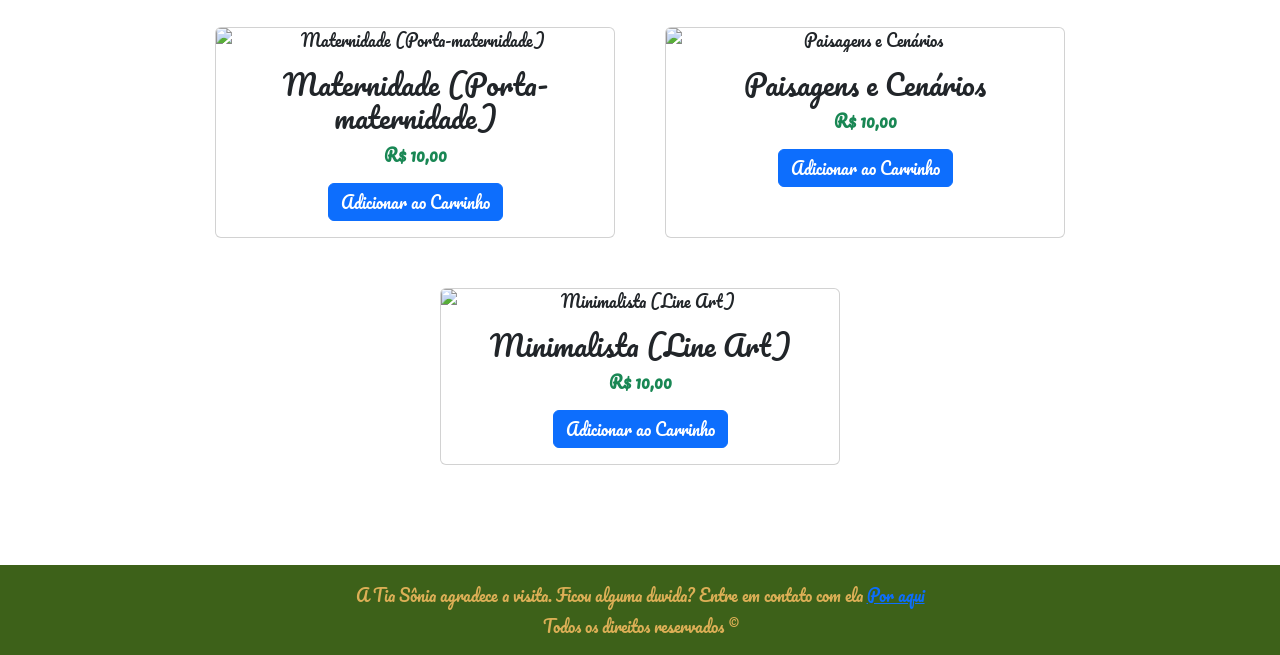
==== commit 73a803f8: "21/05" ====
--- a/index.html
+++ b/index.html
@@ -23,7 +23,7 @@
 
                 <li><a class="icones" href="#home"><i class="fa-solid fa-house-chimney"></i></a></li>
                 <li><a class="icones" href="#bordados">Bordados</i></a></li>
-                <li><a class="icones" href="#"><i class="fa-solid fa-cart-arrow-down"></i></a></li>
+                <li><a class="icones" href="carrinho.html"><i class="fa-solid fa-cart-arrow-down"></i></a></li>
                 <li><a class="icones" href="login.html"><i class="fa-regular fa-circle-user"></i></a></li>
 
             </ul>
@@ -68,7 +68,7 @@
         <article class="catalogo">
 
             <div class="card bordados" style="width: 25rem;">
-                <img src="img/bordado-01.png" alt="Ponto Cruz">
+                <img src="img/bordado-01.png" class="card-img-top" alt="Ponto Cruz">
                 <div class="card-body">
                     <h3 class="card-title">Ponto Cruz</h3>
                     <p class="card-text text-success fw-bold">R$ 10,00</p>
@@ -79,7 +79,7 @@
 
 
             <div class="card bordados" style="width: 25rem;">
-                <img src="img/bordado-02.png" alt="Bordado Livre">
+                <img src="img/bordado-02.png" class="card-img-top" alt="Bordado Livre">
                 <div class="card-body">
                     <h3 class="card-title">Bordado Livre</h3>
                     <p class="card-text text-success fw-bold">R$ 10,00</p>
@@ -89,7 +89,7 @@
             </div>
 
             <div class="card bordados" style="width: 25rem;">
-                <img src="img/bordado-03.png" alt="Ponto Russo (Punch Needle)">
+                <img src="img/bordado-03.png" class="card-img-top" alt="Ponto Russo (Punch Needle)">
                 <div class="card-body">
                     <h3 class="card-title">Ponto Russo (Punch Needle)</h3>
                     <p class="card-text text-success fw-bold">R$ 10,00</p>
@@ -100,7 +100,7 @@
 
 
             <div class="card bordados" style="width: 25rem;">
-                <img src="img/bordado-04.jpg" alt="Vagonite">
+                <img src="img/bordado-04.jpg" class="card-img-top" alt="Vagonite">
                 <div class="card-body">
                     <h3 class="card-title">Vagonite</h3>
                     <p class="card-text text-success fw-bold">R$ 10,00</p>
@@ -112,7 +112,7 @@
 
 
             <div class="card bordados" style="width: 25rem;">
-                <img src="img/bordado-05.jpg" alt="Bordado em Fita">
+                <img src="img/bordado-05.jpg" class="card-img-top" alt="Bordado em Fita">
                 <div class="card-body">
                     <h3 class="card-title">Bordado em Fita</h3>
                     <p class="card-text text-success fw-bold">R$ 10,00</p>
@@ -123,7 +123,7 @@
 
 
             <div class="card bordados" style="width: 25rem;">
-                <img src="img/bordados-06.jpg" alt="Sashiko">
+                <img src="img/bordados-06.jpg" class="card-img-top" alt="Sashiko">
                 <div class="card-body">
                     <h3 class="card-title">Sashiko</h3>
                     <p class="card-text text-success fw-bold">R$ 10,00</p>
@@ -134,7 +134,7 @@
 
 
             <div class="card bordados" style="width: 25rem;">
-                <img src="img/bordado-07.png" alt="Geek e Cultura Pop">
+                <img src="img/bordado-07.png" class="card-img-top" alt="Geek e Cultura Pop">
                 <div class="card-body">
                     <h3 class="card-title">Geek e Cultura Pop</h3>
                     <p class="card-text text-success fw-bold">R$ 10,00</p>
@@ -145,7 +145,7 @@
 
 
             <div class="card bordados" style="width: 25rem;">
-                <img src="img/bordado-08.png" alt="Lettering e Tipografia">
+                <img src="img/bordado-08.png" class="card-img-top" alt="Lettering e Tipografia">
                 <div class="card-body">
                     <h3 class="card-title">Lettering e Tipografia</h3>
                     <p class="card-text text-success fw-bold">R$ 10,00</p>
@@ -156,7 +156,7 @@
 
 
             <div class="card bordados" style="width: 25rem;">
-                <img src="img/bordado-09.png" alt="Botânica e Florais">
+                <img src="img/bordado-09.png" class="card-img-top" alt="Botânica e Florais">
                 <div class="card-body">
                     <h3 class="card-title">Botânica e Florais</h3>
                     <p class="card-text text-success fw-bold">R$ 10,00</p>
@@ -167,7 +167,7 @@
 
 
             <div class="card bordados" style="width: 25rem;">
-                <img src="img/bordado-10.png" alt="Pet Retratos">
+                <img src="img/bordado-10.png" class="card-img-top" alt="Pet Retratos">
                 <div class="card-body">
                     <h3 class="card-title">Pet Retratos</h3>
                     <p class="card-text text-success fw-bold">R$ 10,00</p>
@@ -178,7 +178,7 @@
 
 
             <div class="card bordados" style="width: 25rem;">
-                <img src="img/bordado-11.png" alt="Maternidade (Porta-maternidade)">
+                <img src="img/bordado-11.png" class="card-img-top" alt="Maternidade (Porta-maternidade)">
                 <div class="card-body">
                     <h3 class="card-title">Maternidade (Porta-maternidade)</h3>
                     <p class="card-text text-success fw-bold">R$ 10,00</p>
@@ -189,7 +189,7 @@
 
 
             <div class="card bordados" style="width: 25rem;">
-                <img src="img/bordado-12.png" alt="Paisagens e Cenários">
+                <img src="img/bordado-12.png" class="card-img-top" alt="Paisagens e Cenários">
                 <div class="card-body">
                     <h3 class="card-title">Paisagens e Cenários</h3>
                     <p class="card-text text-success fw-bold">R$ 10,00</p>
@@ -200,7 +200,7 @@
 
 
             <div class="card bordados" style="width: 25rem;">
-                <img src="img/bordado-13.png" alt="Minimalista (Line Art)">
+                <img src="img/bordado-13.png" class="card-img-top" alt="Minimalista (Line Art)">
                 <div class="card-body">
                     <h3 class="card-title">Minimalista (Line Art)</h3>
                     <p class="card-text text-success fw-bold">R$ 10,00</p>
--- a/css/style.css
+++ b/css/style.css
@@ -35,7 +35,9 @@
     height: 110px;
     position: fixed;
     top: 0;
-}
+    z-index: 10;
+}
+
 
 
 .area-de-navegacao {
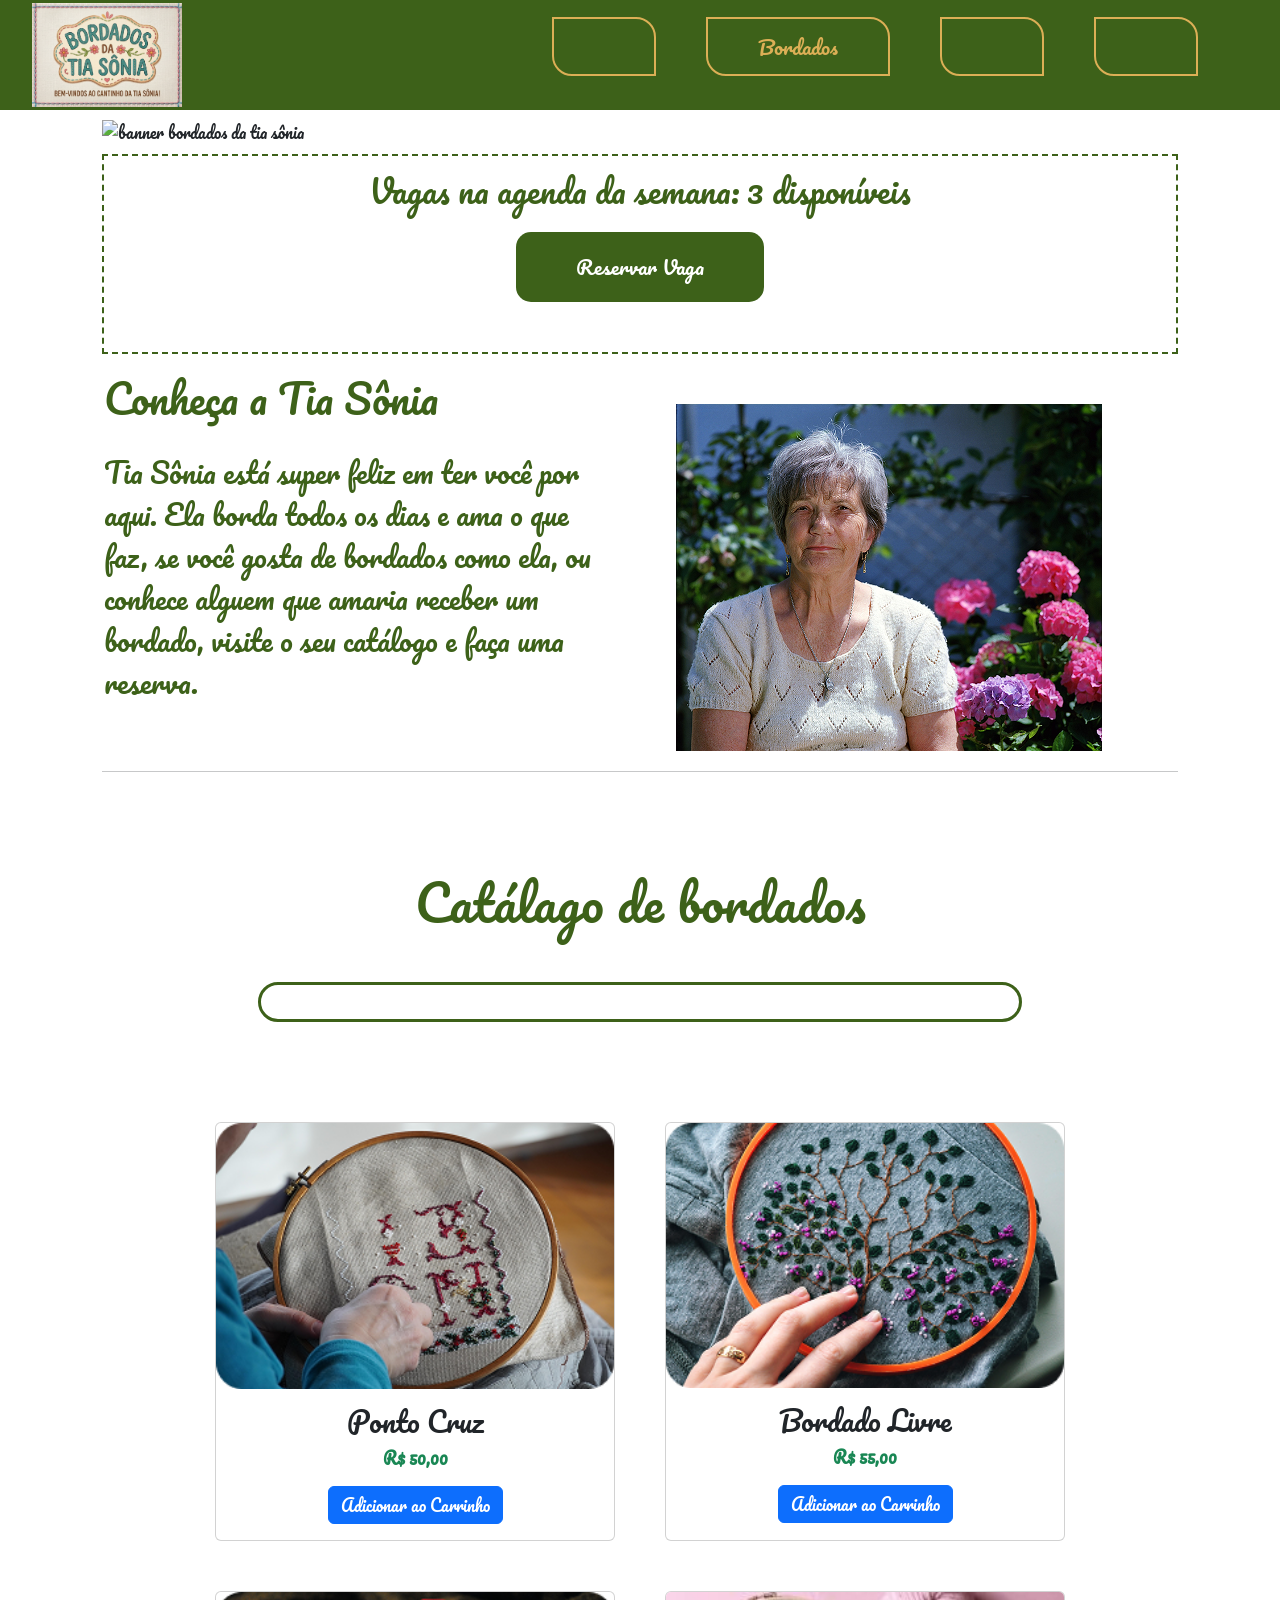
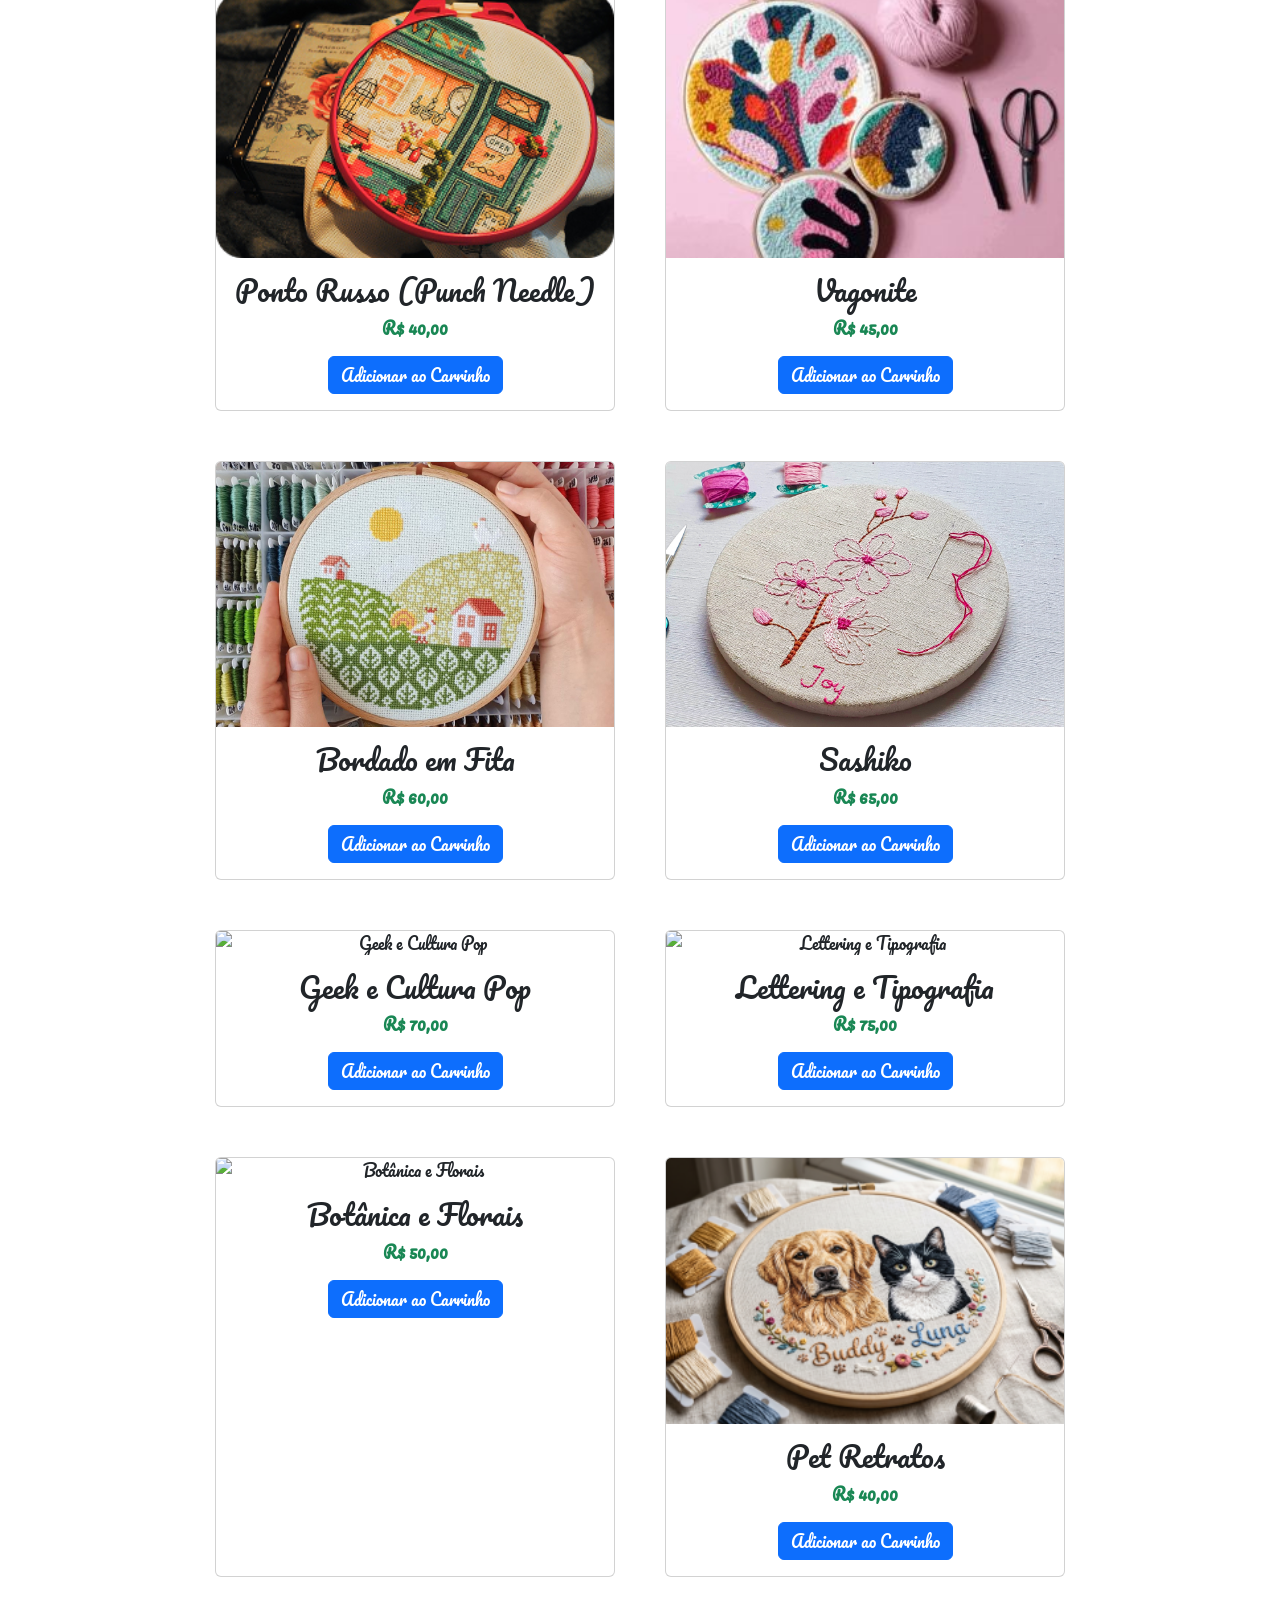
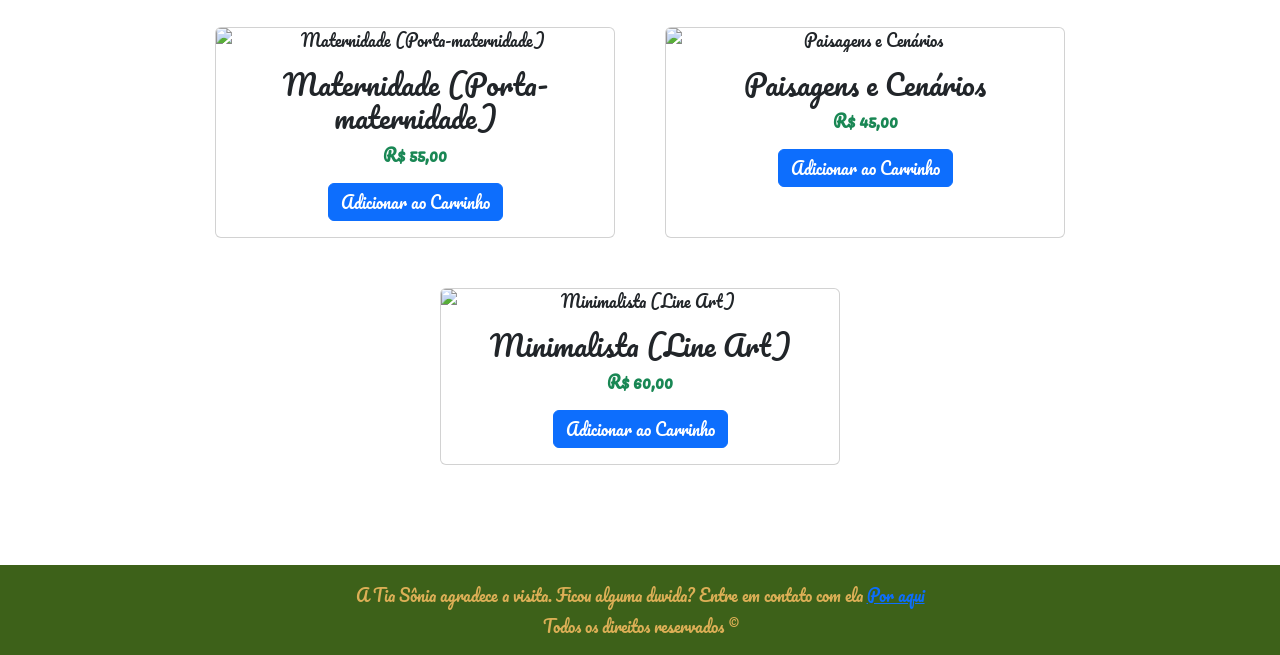
==== commit 5d977232: "03/06" ====
--- a/index.html
+++ b/index.html
@@ -71,9 +71,9 @@
                 <img src="img/bordado-01.png" class="card-img-top" alt="Ponto Cruz">
                 <div class="card-body">
                     <h3 class="card-title">Ponto Cruz</h3>
-                    <p class="card-text text-success fw-bold">R$ 10,00</p>
+                    <p class="card-text text-success fw-bold">R$ 50,00</p>
                     <a href="#" class="btn btn-primary btn-adicionar" data-nome="Ponto Cruz"
-                        data-preco="10.00">Adicionar ao Carrinho <i class="fa-solid fa-cart-arrow-down"></i></a>
+                        data-preco="50.00">Adicionar ao Carrinho <i class="fa-solid fa-cart-arrow-down"></i></a>
                 </div>
             </div>
 
@@ -82,9 +82,9 @@
                 <img src="img/bordado-02.png" class="card-img-top" alt="Bordado Livre">
                 <div class="card-body">
                     <h3 class="card-title">Bordado Livre</h3>
-                    <p class="card-text text-success fw-bold">R$ 10,00</p>
+                    <p class="card-text text-success fw-bold">R$ 55,00</p>
                     <a href="#" class="btn btn-primary btn-adicionar" data-nome="Bordado Livre"
-                        data-preco="10.00">Adicionar ao Carrinho <i class="fa-solid fa-cart-arrow-down"></i></a>
+                        data-preco="55.00">Adicionar ao Carrinho <i class="fa-solid fa-cart-arrow-down"></i></a>
                 </div>
             </div>
 
@@ -92,9 +92,9 @@
                 <img src="img/bordado-03.png" class="card-img-top" alt="Ponto Russo (Punch Needle)">
                 <div class="card-body">
                     <h3 class="card-title">Ponto Russo (Punch Needle)</h3>
-                    <p class="card-text text-success fw-bold">R$ 10,00</p>
+                    <p class="card-text text-success fw-bold">R$ 40,00</p>
                     <a href="#" class="btn btn-primary btn-adicionar" data-nome="Ponto Russo (Punch Needle)"
-                        data-preco="10.00">Adicionar ao Carrinho <i class="fa-solid fa-cart-arrow-down"></i></a>
+                        data-preco="40.00">Adicionar ao Carrinho <i class="fa-solid fa-cart-arrow-down"></i></a>
                 </div>
             </div>
 
@@ -103,8 +103,8 @@
                 <img src="img/bordado-04.jpg" class="card-img-top" alt="Vagonite">
                 <div class="card-body">
                     <h3 class="card-title">Vagonite</h3>
-                    <p class="card-text text-success fw-bold">R$ 10,00</p>
-                    <a href="#" class="btn btn-primary btn-adicionar" data-nome="Vagonite" data-preco="10.00">Adicionar
+                    <p class="card-text text-success fw-bold">R$ 45,00</p>
+                    <a href="#" class="btn btn-primary btn-adicionar" data-nome="Vagonite" data-preco="45.00">Adicionar
                         ao Carrinho <i class="fa-solid fa-cart-arrow-down"></i></a>
                 </div>
             </div>
@@ -115,9 +115,9 @@
                 <img src="img/bordado-05.jpg" class="card-img-top" alt="Bordado em Fita">
                 <div class="card-body">
                     <h3 class="card-title">Bordado em Fita</h3>
-                    <p class="card-text text-success fw-bold">R$ 10,00</p>
+                    <p class="card-text text-success fw-bold">R$ 60,00</p>
                     <a href="#" class="btn btn-primary btn-adicionar" data-nome="Bordado em Fita"
-                        data-preco="10.00">Adicionar ao Carrinho <i class="fa-solid fa-cart-arrow-down"></i></a>
+                        data-preco="60.00">Adicionar ao Carrinho <i class="fa-solid fa-cart-arrow-down"></i></a>
                 </div>
             </div>
 
@@ -126,8 +126,8 @@
                 <img src="img/bordados-06.jpg" class="card-img-top" alt="Sashiko">
                 <div class="card-body">
                     <h3 class="card-title">Sashiko</h3>
-                    <p class="card-text text-success fw-bold">R$ 10,00</p>
-                    <a href="#" class="btn btn-primary btn-adicionar" data-nome="Sashiko" data-preco="10.00">Adicionar
+                    <p class="card-text text-success fw-bold">R$ 65,00</p>
+                    <a href="#" class="btn btn-primary btn-adicionar" data-nome="Sashiko" data-preco="65.00">Adicionar
                         ao Carrinho <i class="fa-solid fa-cart-arrow-down"></i></a>
                 </div>
             </div>
@@ -137,9 +137,9 @@
                 <img src="img/bordado-07.png" class="card-img-top" alt="Geek e Cultura Pop">
                 <div class="card-body">
                     <h3 class="card-title">Geek e Cultura Pop</h3>
-                    <p class="card-text text-success fw-bold">R$ 10,00</p>
+                    <p class="card-text text-success fw-bold">R$ 70,00</p>
                     <a href="#" class="btn btn-primary btn-adicionar" data-nome="Geek e Cultura Pop"
-                        data-preco="10.00">Adicionar ao Carrinho <i class="fa-solid fa-cart-arrow-down"></i></a>
+                        data-preco="70.00">Adicionar ao Carrinho <i class="fa-solid fa-cart-arrow-down"></i></a>
                 </div>
             </div>
 
@@ -148,9 +148,9 @@
                 <img src="img/bordado-08.png" class="card-img-top" alt="Lettering e Tipografia">
                 <div class="card-body">
                     <h3 class="card-title">Lettering e Tipografia</h3>
-                    <p class="card-text text-success fw-bold">R$ 10,00</p>
+                    <p class="card-text text-success fw-bold">R$ 75,00</p>
                     <a href="#" class="btn btn-primary btn-adicionar" data-nome="Lettering e Tipografia"
-                        data-preco="10.00">Adicionar ao Carrinho <i class="fa-solid fa-cart-arrow-down"></i></a>
+                        data-preco="75.00">Adicionar ao Carrinho <i class="fa-solid fa-cart-arrow-down"></i></a>
                 </div>
             </div>
 
@@ -159,9 +159,9 @@
                 <img src="img/bordado-09.png" class="card-img-top" alt="Botânica e Florais">
                 <div class="card-body">
                     <h3 class="card-title">Botânica e Florais</h3>
-                    <p class="card-text text-success fw-bold">R$ 10,00</p>
+                    <p class="card-text text-success fw-bold">R$ 50,00</p>
                     <a href="#" class="btn btn-primary btn-adicionar" data-nome="Botânica e Florais"
-                        data-preco="10.00">Adicionar ao Carrinho <i class="fa-solid fa-cart-arrow-down"></i></a>
+                        data-preco="50.00">Adicionar ao Carrinho <i class="fa-solid fa-cart-arrow-down"></i></a>
                 </div>
             </div>
 
@@ -170,9 +170,9 @@
                 <img src="img/bordado-10.png" class="card-img-top" alt="Pet Retratos">
                 <div class="card-body">
                     <h3 class="card-title">Pet Retratos</h3>
-                    <p class="card-text text-success fw-bold">R$ 10,00</p>
+                    <p class="card-text text-success fw-bold">R$ 40,00</p>
                     <a href="#" class="btn btn-primary btn-adicionar" data-nome="Pet Retratos"
-                        data-preco="10.00">Adicionar ao Carrinho <i class="fa-solid fa-cart-arrow-down"></i></a>
+                        data-preco="40.00">Adicionar ao Carrinho <i class="fa-solid fa-cart-arrow-down"></i></a>
                 </div>
             </div>
 
@@ -181,9 +181,9 @@
                 <img src="img/bordado-11.png" class="card-img-top" alt="Maternidade (Porta-maternidade)">
                 <div class="card-body">
                     <h3 class="card-title">Maternidade (Porta-maternidade)</h3>
-                    <p class="card-text text-success fw-bold">R$ 10,00</p>
+                    <p class="card-text text-success fw-bold">R$ 55,00</p>
                     <a href="#" class="btn btn-primary btn-adicionar" data-nome="Maternidade (Porta-maternidade)"
-                        data-preco="10.00">Adicionar ao Carrinho <i class="fa-solid fa-cart-arrow-down"></i></a>
+                        data-preco="55.00">Adicionar ao Carrinho <i class="fa-solid fa-cart-arrow-down"></i></a>
                 </div>
             </div>
 
@@ -192,9 +192,9 @@
                 <img src="img/bordado-12.png" class="card-img-top" alt="Paisagens e Cenários">
                 <div class="card-body">
                     <h3 class="card-title">Paisagens e Cenários</h3>
-                    <p class="card-text text-success fw-bold">R$ 10,00</p>
+                    <p class="card-text text-success fw-bold">R$ 45,00</p>
                     <a href="#" class="btn btn-primary btn-adicionar" data-nome="Paisagens e Cenários"
-                        data-preco="10.00">Adicionar ao Carrinho <i class="fa-solid fa-cart-arrow-down"></i></a>
+                        data-preco="45.00">Adicionar ao Carrinho <i class="fa-solid fa-cart-arrow-down"></i></a>
                 </div>
             </div>
 
@@ -203,9 +203,9 @@
                 <img src="img/bordado-13.png" class="card-img-top" alt="Minimalista (Line Art)">
                 <div class="card-body">
                     <h3 class="card-title">Minimalista (Line Art)</h3>
-                    <p class="card-text text-success fw-bold">R$ 10,00</p>
+                    <p class="card-text text-success fw-bold">R$ 60,00</p>
                     <a href="#" class="btn btn-primary btn-adicionar" data-nome="Minimalista (Line Art)"
-                        data-preco="10.00">Adicionar ao Carrinho <i class="fa-solid fa-cart-arrow-down"></i></a>
+                        data-preco="60.00">Adicionar ao Carrinho <i class="fa-solid fa-cart-arrow-down"></i></a>
                 </div>
             </div>
 
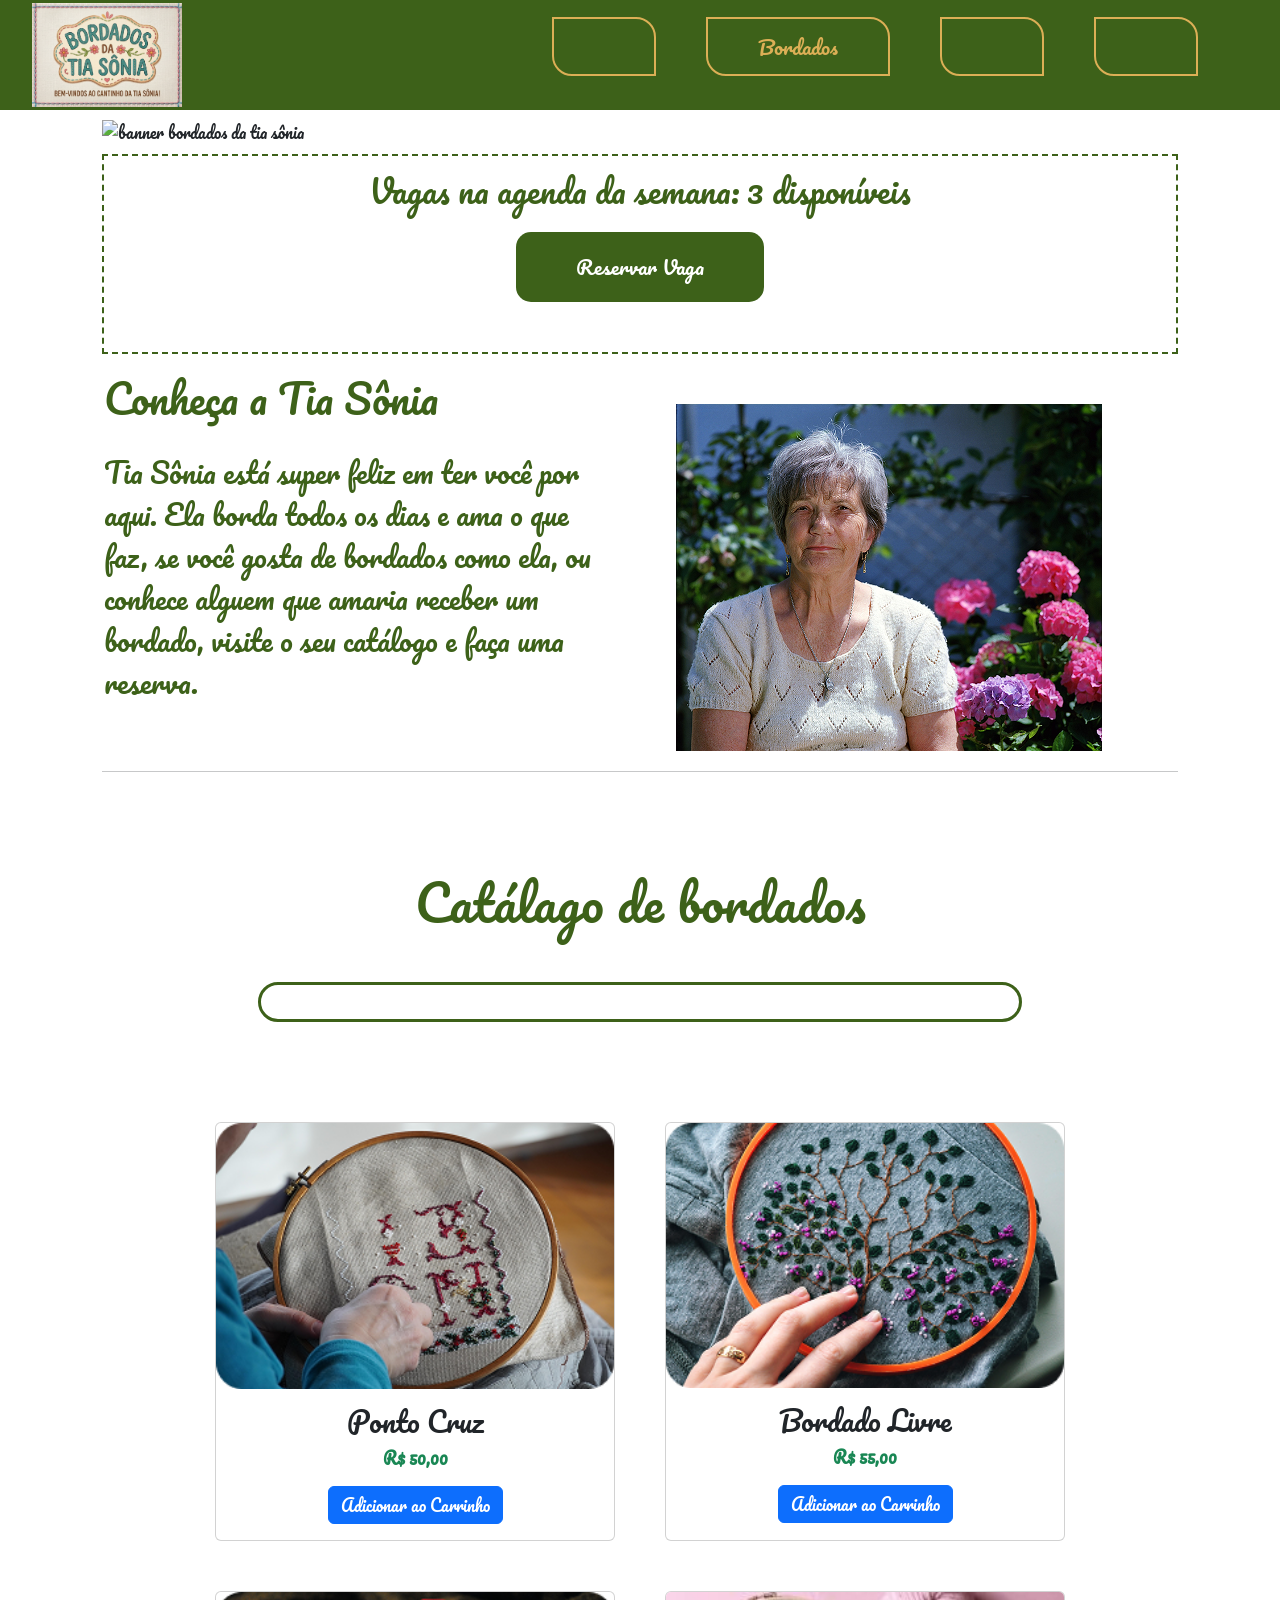
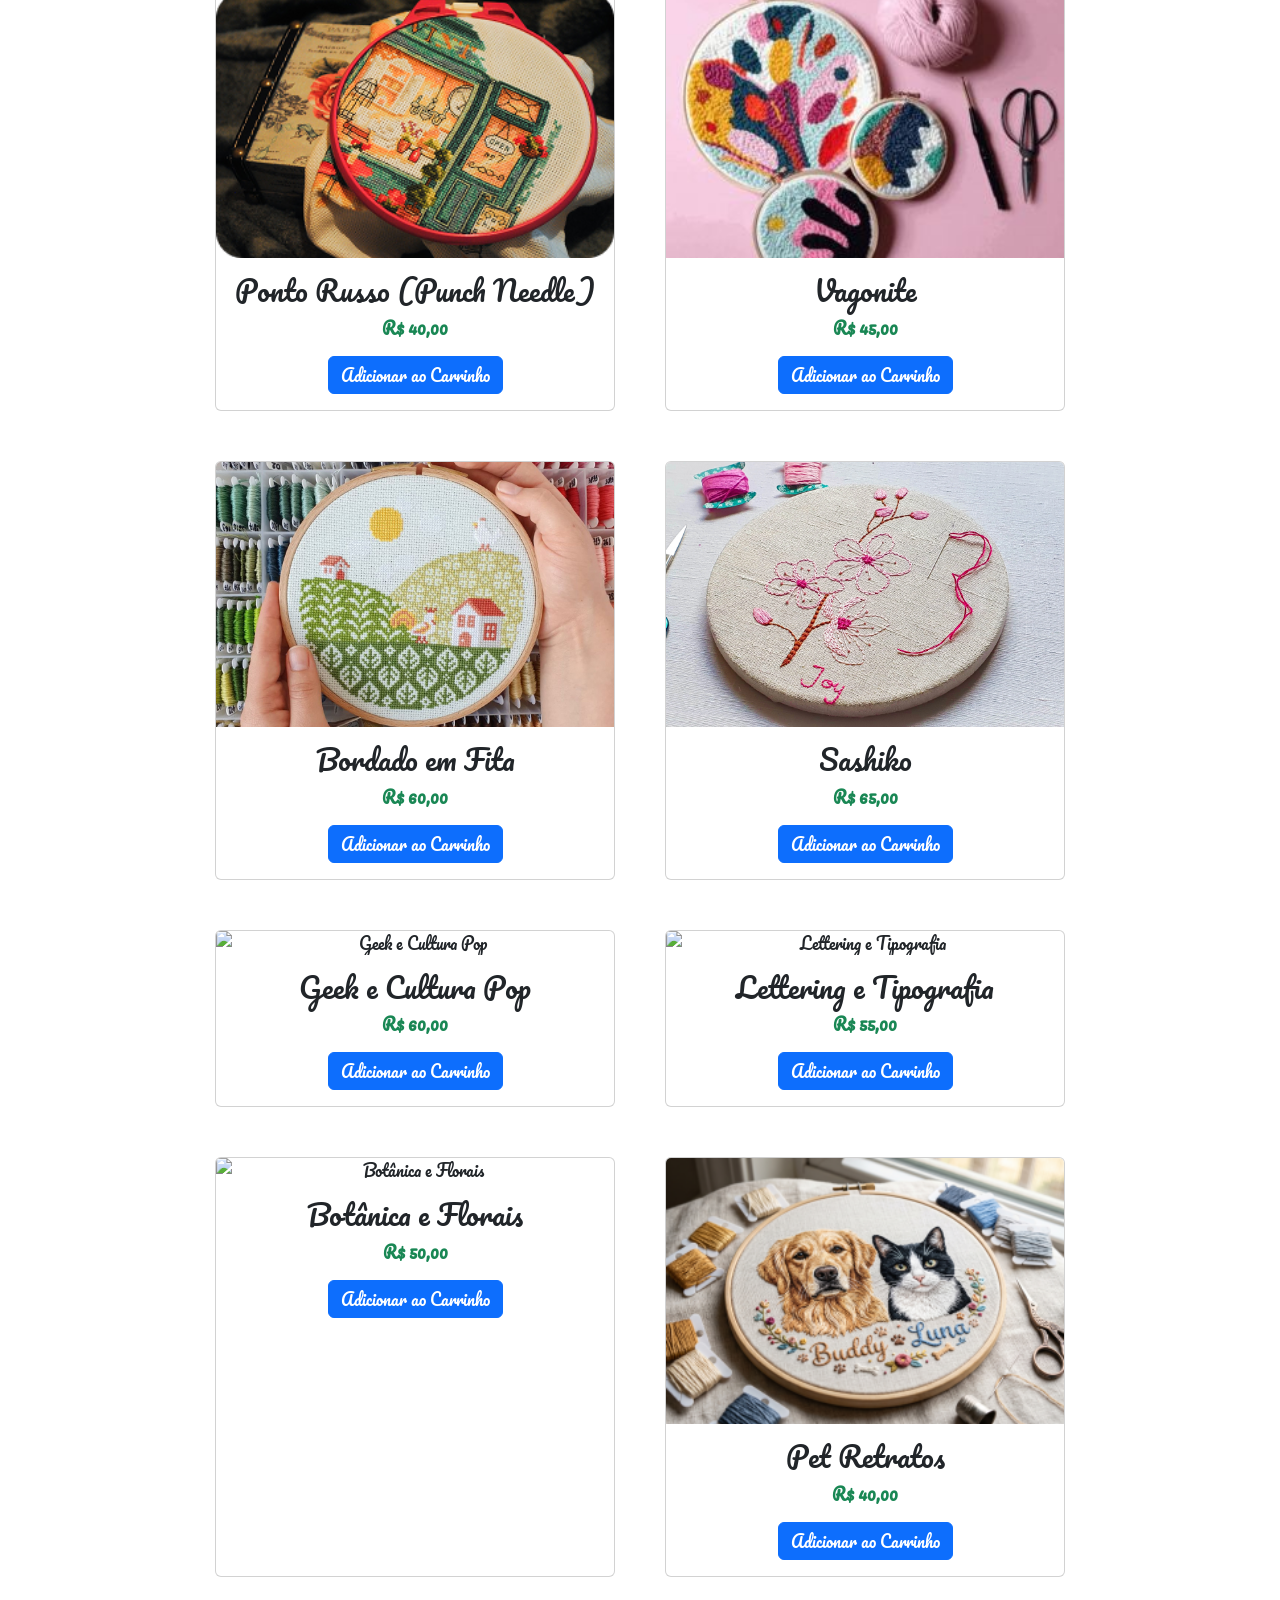
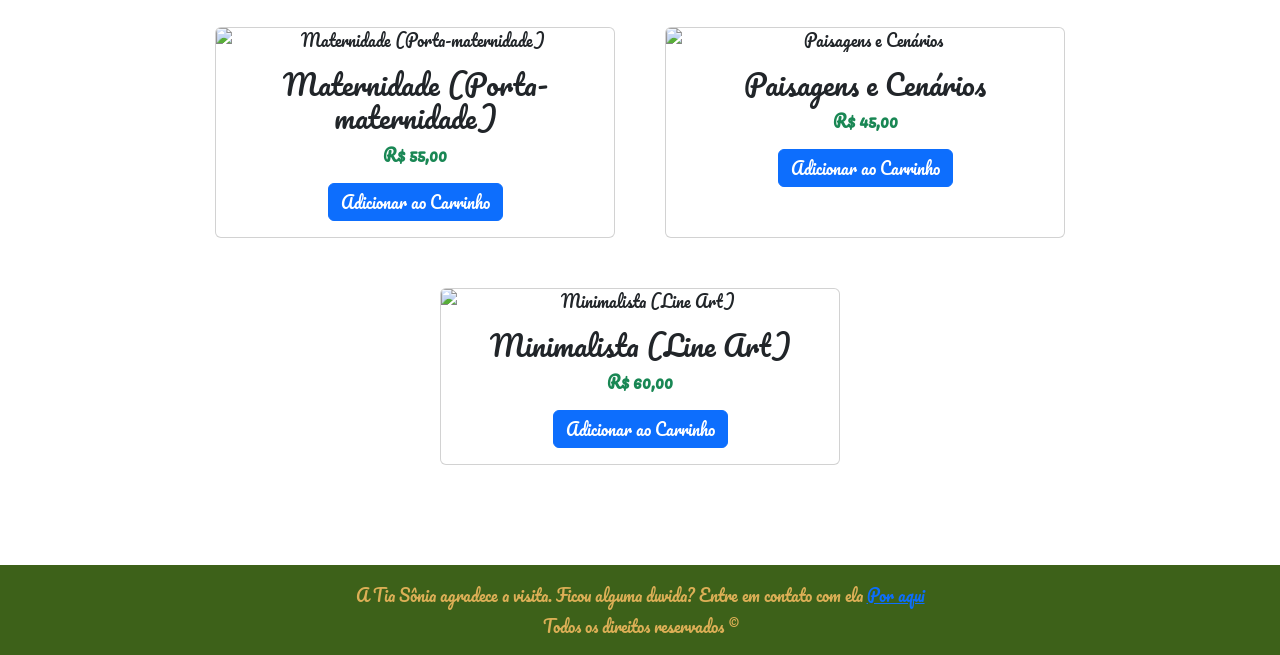
==== commit df3a465f: "03/06" ====
--- a/index.html
+++ b/index.html
@@ -137,9 +137,9 @@
                 <img src="img/bordado-07.png" class="card-img-top" alt="Geek e Cultura Pop">
                 <div class="card-body">
                     <h3 class="card-title">Geek e Cultura Pop</h3>
-                    <p class="card-text text-success fw-bold">R$ 70,00</p>
+                    <p class="card-text text-success fw-bold">R$ 60,00</p>
                     <a href="#" class="btn btn-primary btn-adicionar" data-nome="Geek e Cultura Pop"
-                        data-preco="70.00">Adicionar ao Carrinho <i class="fa-solid fa-cart-arrow-down"></i></a>
+                        data-preco="60.00">Adicionar ao Carrinho <i class="fa-solid fa-cart-arrow-down"></i></a>
                 </div>
             </div>
 
@@ -148,9 +148,9 @@
                 <img src="img/bordado-08.png" class="card-img-top" alt="Lettering e Tipografia">
                 <div class="card-body">
                     <h3 class="card-title">Lettering e Tipografia</h3>
-                    <p class="card-text text-success fw-bold">R$ 75,00</p>
+                    <p class="card-text text-success fw-bold">R$ 55,00</p>
                     <a href="#" class="btn btn-primary btn-adicionar" data-nome="Lettering e Tipografia"
-                        data-preco="75.00">Adicionar ao Carrinho <i class="fa-solid fa-cart-arrow-down"></i></a>
+                        data-preco="55.00">Adicionar ao Carrinho <i class="fa-solid fa-cart-arrow-down"></i></a>
                 </div>
             </div>
 
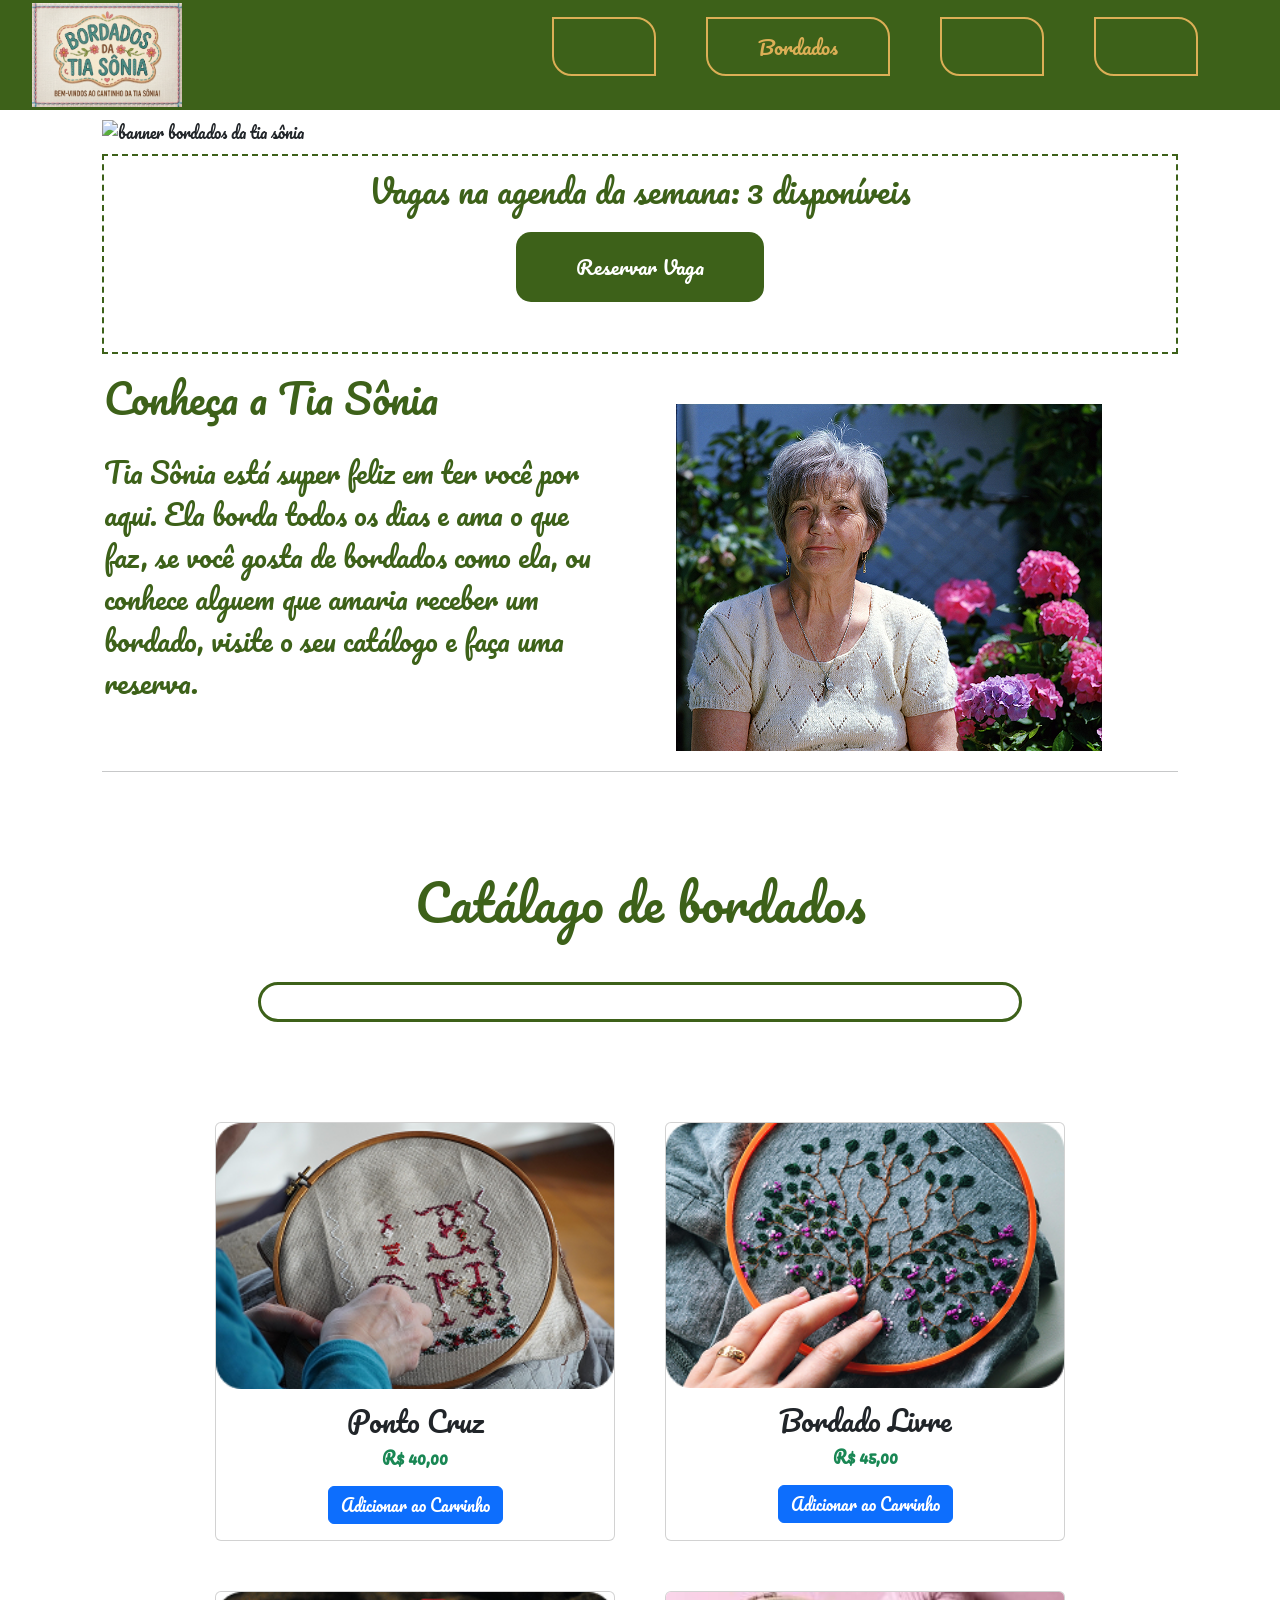
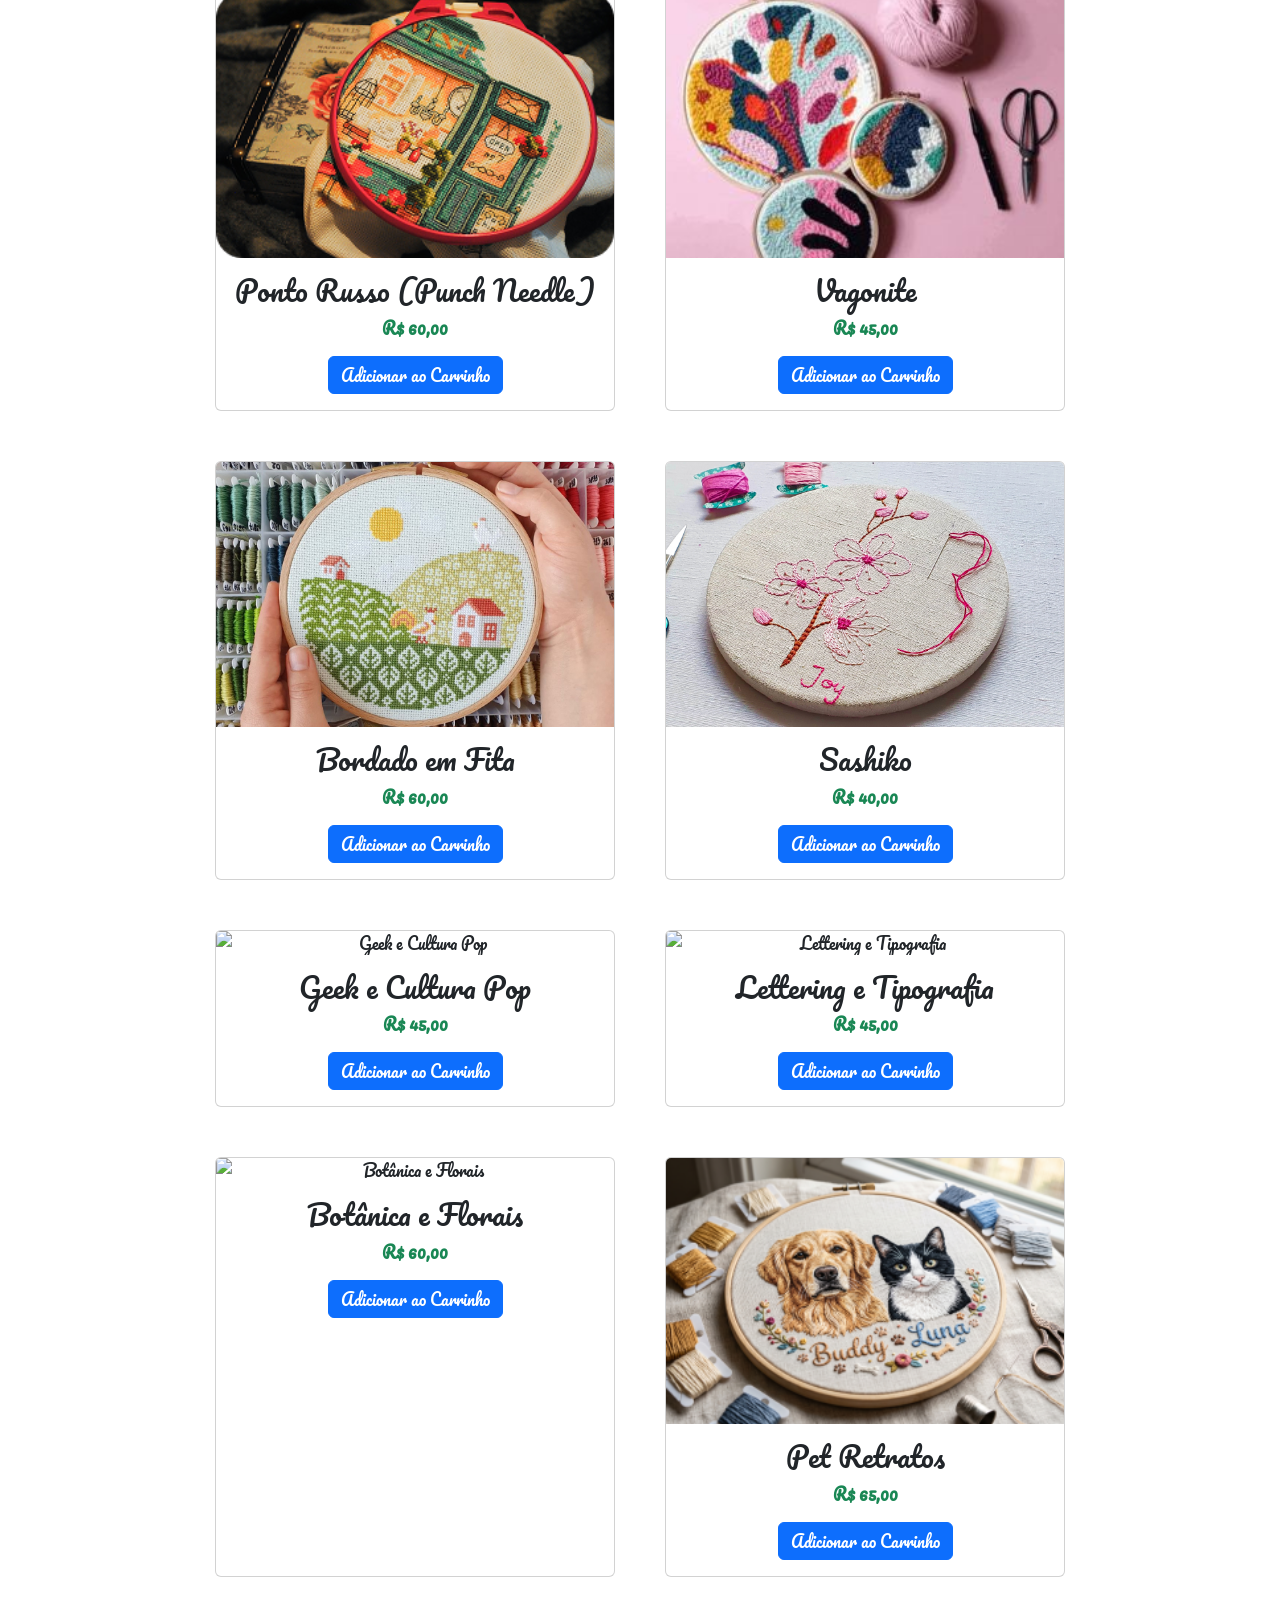
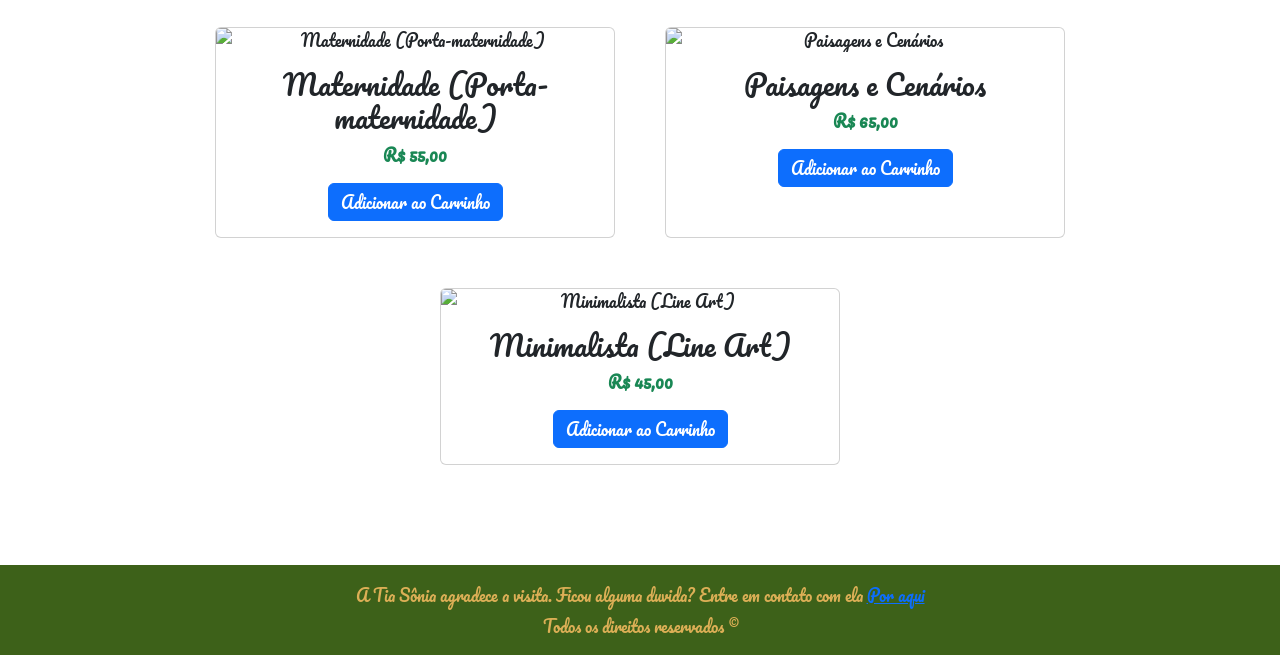
==== commit 0b535efc: "03/06" ====
--- a/index.html
+++ b/index.html
@@ -71,9 +71,9 @@
                 <img src="img/bordado-01.png" class="card-img-top" alt="Ponto Cruz">
                 <div class="card-body">
                     <h3 class="card-title">Ponto Cruz</h3>
-                    <p class="card-text text-success fw-bold">R$ 50,00</p>
+                    <p class="card-text text-success fw-bold">R$ 40,00</p>
                     <a href="#" class="btn btn-primary btn-adicionar" data-nome="Ponto Cruz"
-                        data-preco="50.00">Adicionar ao Carrinho <i class="fa-solid fa-cart-arrow-down"></i></a>
+                        data-preco="40.00">Adicionar ao Carrinho <i class="fa-solid fa-cart-arrow-down"></i></a>
                 </div>
             </div>
 
@@ -82,9 +82,9 @@
                 <img src="img/bordado-02.png" class="card-img-top" alt="Bordado Livre">
                 <div class="card-body">
                     <h3 class="card-title">Bordado Livre</h3>
-                    <p class="card-text text-success fw-bold">R$ 55,00</p>
+                    <p class="card-text text-success fw-bold">R$ 45,00</p>
                     <a href="#" class="btn btn-primary btn-adicionar" data-nome="Bordado Livre"
-                        data-preco="55.00">Adicionar ao Carrinho <i class="fa-solid fa-cart-arrow-down"></i></a>
+                        data-preco="45.00">Adicionar ao Carrinho <i class="fa-solid fa-cart-arrow-down"></i></a>
                 </div>
             </div>
 
@@ -92,9 +92,9 @@
                 <img src="img/bordado-03.png" class="card-img-top" alt="Ponto Russo (Punch Needle)">
                 <div class="card-body">
                     <h3 class="card-title">Ponto Russo (Punch Needle)</h3>
-                    <p class="card-text text-success fw-bold">R$ 40,00</p>
+                    <p class="card-text text-success fw-bold">R$ 60,00</p>
                     <a href="#" class="btn btn-primary btn-adicionar" data-nome="Ponto Russo (Punch Needle)"
-                        data-preco="40.00">Adicionar ao Carrinho <i class="fa-solid fa-cart-arrow-down"></i></a>
+                        data-preco="60.00">Adicionar ao Carrinho <i class="fa-solid fa-cart-arrow-down"></i></a>
                 </div>
             </div>
 
@@ -126,53 +126,53 @@
                 <img src="img/bordados-06.jpg" class="card-img-top" alt="Sashiko">
                 <div class="card-body">
                     <h3 class="card-title">Sashiko</h3>
+                    <p class="card-text text-success fw-bold">R$ 40,00</p>
+                    <a href="#" class="btn btn-primary btn-adicionar" data-nome="Sashiko" data-preco="40.00">Adicionar
+                        ao Carrinho <i class="fa-solid fa-cart-arrow-down"></i></a>
+                </div>
+            </div>
+
+
+            <div class="card bordados" style="width: 25rem;">
+                <img src="img/bordado-07.png" class="card-img-top" alt="Geek e Cultura Pop">
+                <div class="card-body">
+                    <h3 class="card-title">Geek e Cultura Pop</h3>
+                    <p class="card-text text-success fw-bold">R$ 45,00</p>
+                    <a href="#" class="btn btn-primary btn-adicionar" data-nome="Geek e Cultura Pop"
+                        data-preco="60.00">Adicionar ao Carrinho <i class="fa-solid fa-cart-arrow-down"></i></a>
+                </div>
+            </div>
+
+
+            <div class="card bordados" style="width: 25rem;">
+                <img src="img/bordado-08.png" class="card-img-top" alt="Lettering e Tipografia">
+                <div class="card-body">
+                    <h3 class="card-title">Lettering e Tipografia</h3>
+                    <p class="card-text text-success fw-bold">R$ 45,00</p>
+                    <a href="#" class="btn btn-primary btn-adicionar" data-nome="Lettering e Tipografia"
+                        data-preco="45.00">Adicionar ao Carrinho <i class="fa-solid fa-cart-arrow-down"></i></a>
+                </div>
+            </div>
+
+
+            <div class="card bordados" style="width: 25rem;">
+                <img src="img/bordado-09.png" class="card-img-top" alt="Botânica e Florais">
+                <div class="card-body">
+                    <h3 class="card-title">Botânica e Florais</h3>
+                    <p class="card-text text-success fw-bold">R$ 60,00</p>
+                    <a href="#" class="btn btn-primary btn-adicionar" data-nome="Botânica e Florais"
+                        data-preco="60.00">Adicionar ao Carrinho <i class="fa-solid fa-cart-arrow-down"></i></a>
+                </div>
+            </div>
+
+
+            <div class="card bordados" style="width: 25rem;">
+                <img src="img/bordado-10.png" class="card-img-top" alt="Pet Retratos">
+                <div class="card-body">
+                    <h3 class="card-title">Pet Retratos</h3>
                     <p class="card-text text-success fw-bold">R$ 65,00</p>
-                    <a href="#" class="btn btn-primary btn-adicionar" data-nome="Sashiko" data-preco="65.00">Adicionar
-                        ao Carrinho <i class="fa-solid fa-cart-arrow-down"></i></a>
-                </div>
-            </div>
-
-
-            <div class="card bordados" style="width: 25rem;">
-                <img src="img/bordado-07.png" class="card-img-top" alt="Geek e Cultura Pop">
-                <div class="card-body">
-                    <h3 class="card-title">Geek e Cultura Pop</h3>
-                    <p class="card-text text-success fw-bold">R$ 60,00</p>
-                    <a href="#" class="btn btn-primary btn-adicionar" data-nome="Geek e Cultura Pop"
-                        data-preco="60.00">Adicionar ao Carrinho <i class="fa-solid fa-cart-arrow-down"></i></a>
-                </div>
-            </div>
-
-
-            <div class="card bordados" style="width: 25rem;">
-                <img src="img/bordado-08.png" class="card-img-top" alt="Lettering e Tipografia">
-                <div class="card-body">
-                    <h3 class="card-title">Lettering e Tipografia</h3>
-                    <p class="card-text text-success fw-bold">R$ 55,00</p>
-                    <a href="#" class="btn btn-primary btn-adicionar" data-nome="Lettering e Tipografia"
-                        data-preco="55.00">Adicionar ao Carrinho <i class="fa-solid fa-cart-arrow-down"></i></a>
-                </div>
-            </div>
-
-
-            <div class="card bordados" style="width: 25rem;">
-                <img src="img/bordado-09.png" class="card-img-top" alt="Botânica e Florais">
-                <div class="card-body">
-                    <h3 class="card-title">Botânica e Florais</h3>
-                    <p class="card-text text-success fw-bold">R$ 50,00</p>
-                    <a href="#" class="btn btn-primary btn-adicionar" data-nome="Botânica e Florais"
-                        data-preco="50.00">Adicionar ao Carrinho <i class="fa-solid fa-cart-arrow-down"></i></a>
-                </div>
-            </div>
-
-
-            <div class="card bordados" style="width: 25rem;">
-                <img src="img/bordado-10.png" class="card-img-top" alt="Pet Retratos">
-                <div class="card-body">
-                    <h3 class="card-title">Pet Retratos</h3>
-                    <p class="card-text text-success fw-bold">R$ 40,00</p>
                     <a href="#" class="btn btn-primary btn-adicionar" data-nome="Pet Retratos"
-                        data-preco="40.00">Adicionar ao Carrinho <i class="fa-solid fa-cart-arrow-down"></i></a>
+                        data-preco="65.00">Adicionar ao Carrinho <i class="fa-solid fa-cart-arrow-down"></i></a>
                 </div>
             </div>
 
@@ -192,20 +192,20 @@
                 <img src="img/bordado-12.png" class="card-img-top" alt="Paisagens e Cenários">
                 <div class="card-body">
                     <h3 class="card-title">Paisagens e Cenários</h3>
-                    <p class="card-text text-success fw-bold">R$ 45,00</p>
+                    <p class="card-text text-success fw-bold">R$ 65,00</p>
                     <a href="#" class="btn btn-primary btn-adicionar" data-nome="Paisagens e Cenários"
+                        data-preco="65.00">Adicionar ao Carrinho <i class="fa-solid fa-cart-arrow-down"></i></a>
+                </div>
+            </div>
+
+
+            <div class="card bordados" style="width: 25rem;">
+                <img src="img/bordado-13.png" class="card-img-top" alt="Minimalista (Line Art)">
+                <div class="card-body">
+                    <h3 class="card-title">Minimalista (Line Art)</h3>
+                    <p class="card-text text-success fw-bold">R$ 45,00</p>
+                    <a href="#" class="btn btn-primary btn-adicionar" data-nome="Minimalista (Line Art)"
                         data-preco="45.00">Adicionar ao Carrinho <i class="fa-solid fa-cart-arrow-down"></i></a>
-                </div>
-            </div>
-
-
-            <div class="card bordados" style="width: 25rem;">
-                <img src="img/bordado-13.png" class="card-img-top" alt="Minimalista (Line Art)">
-                <div class="card-body">
-                    <h3 class="card-title">Minimalista (Line Art)</h3>
-                    <p class="card-text text-success fw-bold">R$ 60,00</p>
-                    <a href="#" class="btn btn-primary btn-adicionar" data-nome="Minimalista (Line Art)"
-                        data-preco="60.00">Adicionar ao Carrinho <i class="fa-solid fa-cart-arrow-down"></i></a>
                 </div>
             </div>
 
